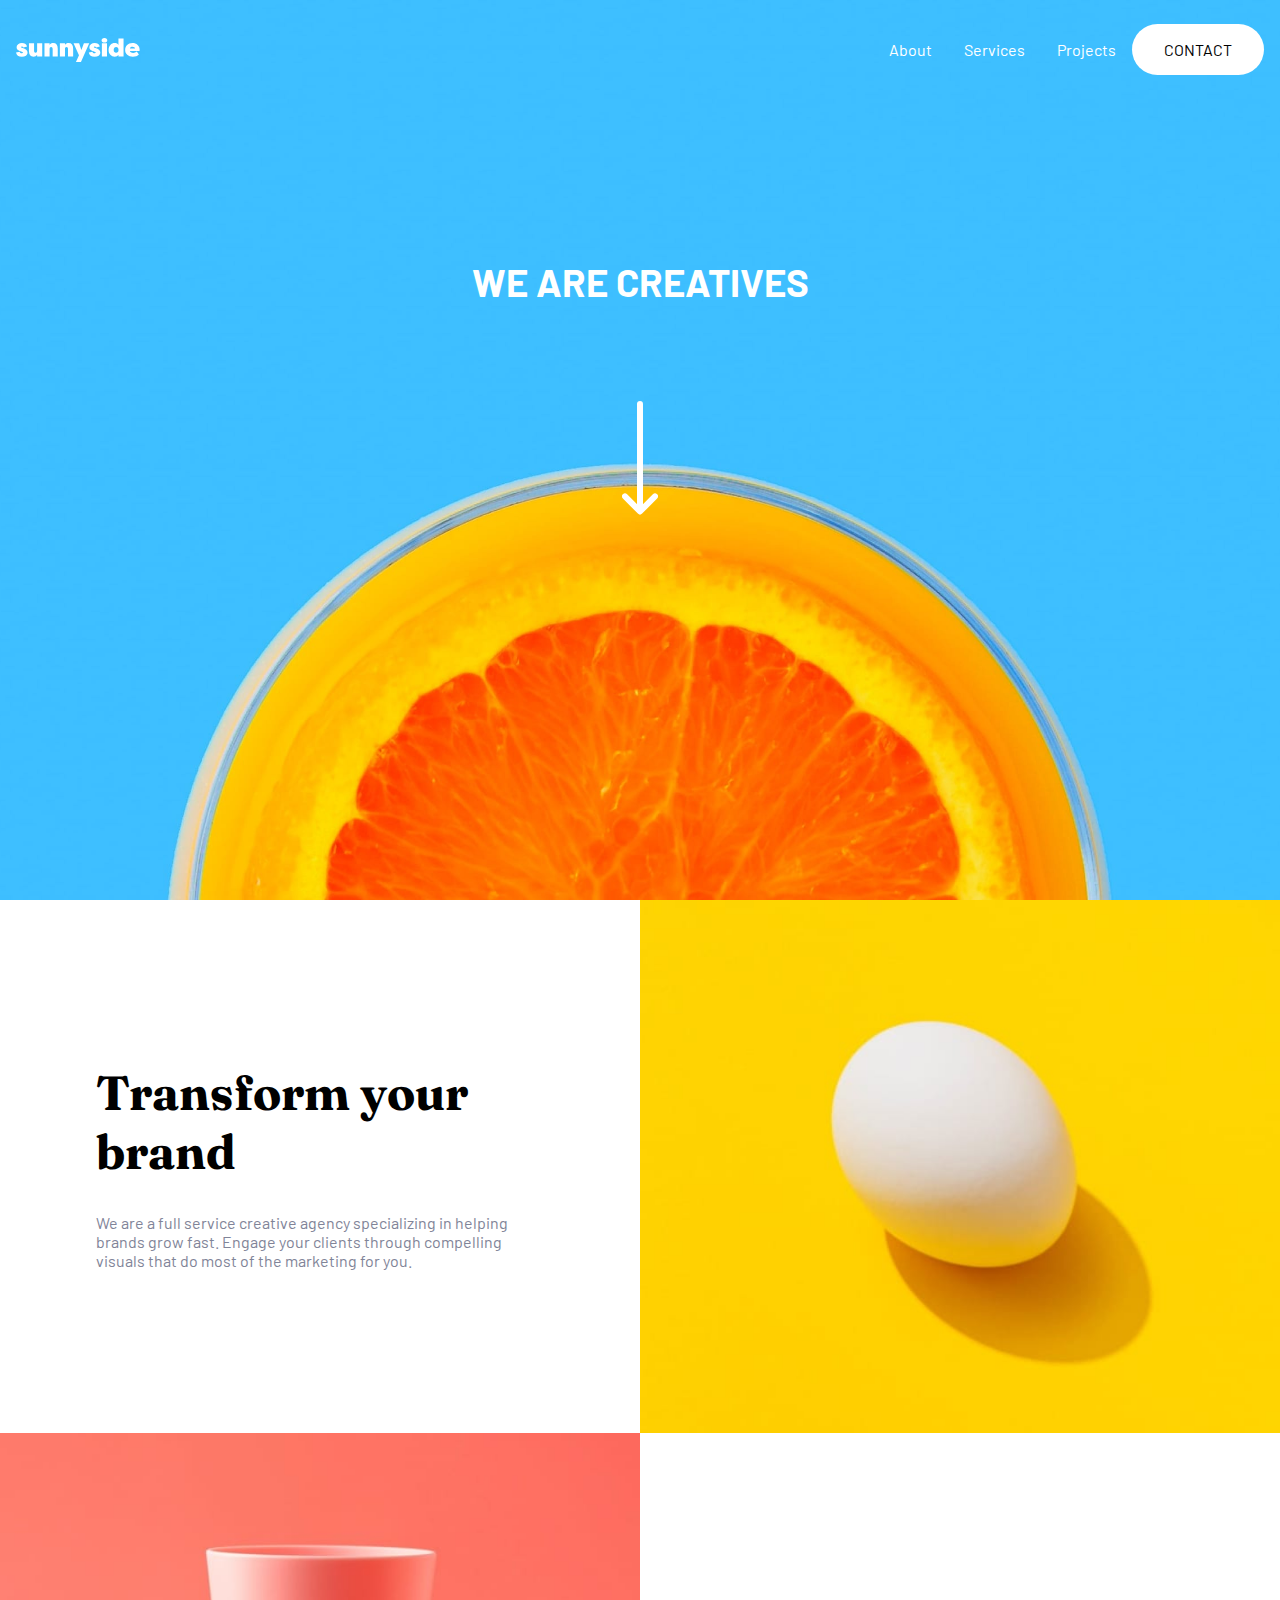
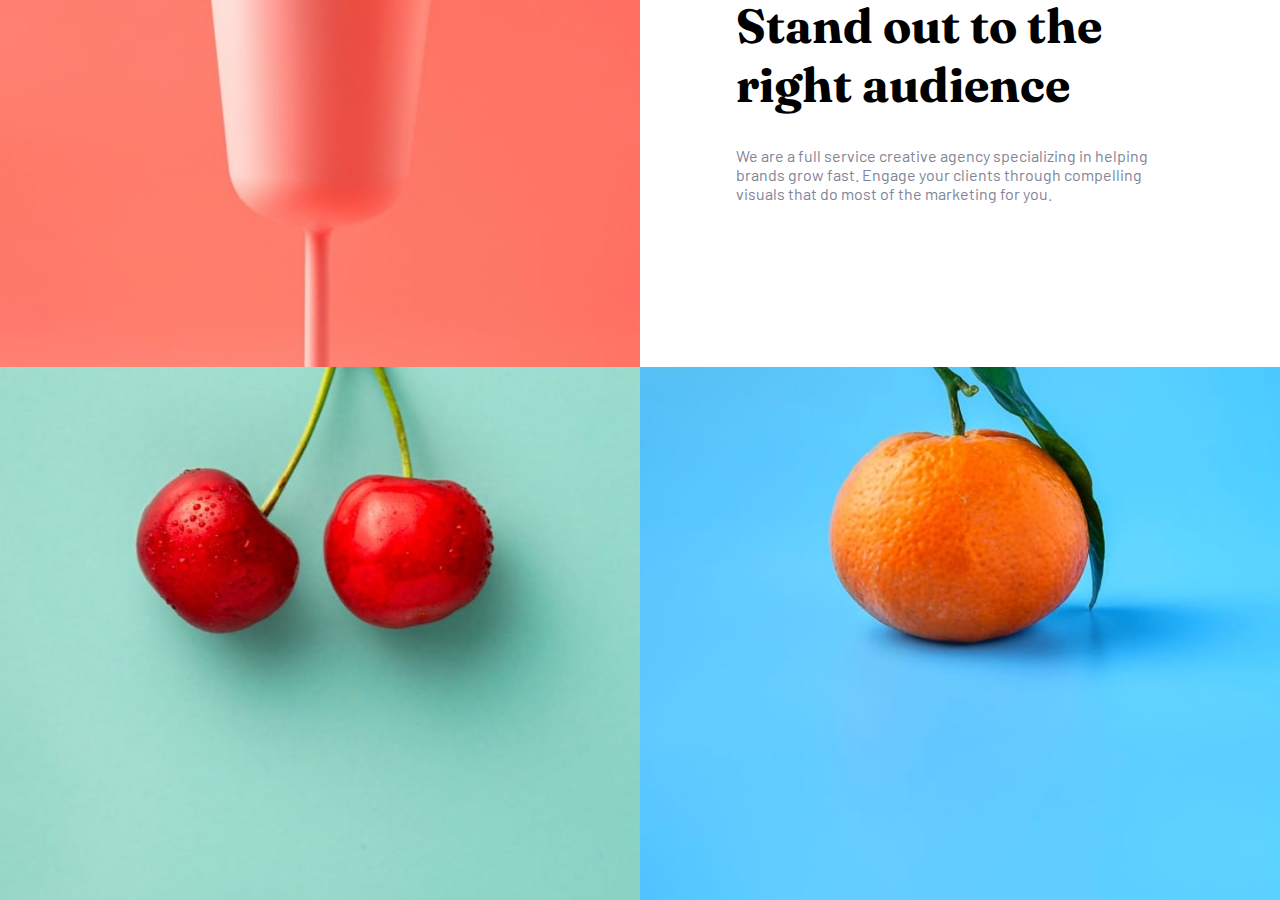
==== SUNNY SIDE AGENCY LANDING PAGE/index.html @ 15d21a3a "Sunny Side Agency Landing Page" ====
<!DOCTYPE html>
<html lang="en">
<head>
  <meta charset="UTF-8">
  <meta name="viewport" content="width=device-width, initial-scale=1.0"> <!-- displays site properly based on user's device -->

  <link rel="icon" type="image/png" sizes="32x32" href="./images/favicon-32x32.png">
  <link rel="stylesheet" href="styles.css">
  <title>Frontend Mentor | Sunnyside agency landing page</title>
</head>
<body>
  <div class="container">

    <div class="header">
      <div class="navbar">

        <img class="logo" src="images/logo.svg">
        <div class="navbar-items">
          <ul class="links">
            <li>About</li>
            <li>Services</li>
            <li>Projects</li>
          </ul>
          <a href="">CONTACT</a>
        </div>
        
      </div>
      <div class="heading_items">
        <h1 class="heading">WE ARE CREATIVES</h1>
  
        <img src="./images/icon-arrow-down.svg">
      </div>

    </div>
    
    <section class="container_section">

      <div class="text_square"><h1 class="section_title">Transform your brand</h1>
        <p class="section_description">We are a full service creative agency specializing in helping brands grow fast.
          Engage your clients through compelling visuals that do most of the marketing for you.
        </p>
      </div>


        <img src="./images/desktop/image-transform.jpg">

      
    </section>

    <section class="container_section">

      <div class="image_square">
        <img src="./images/desktop/image-stand-out.jpg">
      </div>

      <div class="text_square"><h1 class="section_title">Stand out to the right audience</h1>
        <p class="section_description">We are a full service creative agency specializing in helping brands grow fast.
          Engage your clients through compelling visuals that do most of the marketing for you.
        </p>
      </div>
    </section>
    <section class="container_section">
      <div>
        <img src="./images/desktop/image-graphic-design.jpg">
      </div>
      <div>
        <img src="./images/desktop/image-photography.jpg">
      </div>
      
    </section>

    <testimonials class="testimonials">

    </testimonials>

    <section class="images">

    </section>

    <footer class="footer"> 

    </footer>
    

  </div>
 
</body>
</html>
---- SUNNY SIDE AGENCY LANDING PAGE/styles.css ----
@import url("https://fonts.googleapis.com/css2?family=Barlow:wght@600&family=Fraunces:wght@700;900&display=swap");

:root {
  --soft-red: hsl(7, 99%, 70%);
  --yellow: hsl(51, 100%, 49%);
  --dark-desaturated-cyan: hsl(167, 40%, 24%);
  --dark-blue: hsl(198, 62%, 26%);
  --dark-moderate-cyan: hsl(168, 34%, 41%);

  --very-dark-desaturated-blue: hsl(212, 27%, 19%);
  --very-dark-grayish-blue: hsl(213, 9%, 39%);
  --dark-grayish-blue: hsl(232, 10%, 55%);
  --grayish-blue: hsl(210, 4%, 67%);
  --white: hsl(0, 0%, 100%);
}

* {
  padding: 0;
  margin: 0;
  box-sizing: border-box;
  list-style: none;
}

body {
  font-family: "Barlow", sans-serif;
}

.container {
  height: 100vh;
}

.header {
  background-color: var(--soft-red);
  height: 100vh;
  background-image: url("./images/desktop/image-header.jpg");
  background-position: center bottom;
  background-size: cover;
}

.navbar {
  display: flex;
  padding: 1.5rem 1rem;
  justify-content: space-between;
  align-items: center;
}

.navbar-items {
  display: flex;
}
.navbar-items a:last-child {
  border-radius: 4rem;
  padding: 1rem 2rem;
  background-color: var(--white);
  text-decoration: none;
}

a:visited {
  color: black;
}

.heading_items {
  margin-top: 10rem;
  display: flex;
  flex-direction: column;
  align-items: center;
  gap: 6rem;
  color: var(--white);
  font-size: 1.2rem;
}
.links {
  display: flex;
  justify-content: space-between;
  align-items: center;
  gap: 2rem;

  width: 100%;
  color: var(--white);
  margin-right: 1rem;
}
.container_section {
  display: grid;
  grid-template-columns: 50% 50%;
}

.container_section img {
  object-fit: cover;
  display: block;
  width: 100%;
  height: 100%;
}

.text_square {
  display: flex;
  flex-direction: column;
  align-items: left;
  justify-content: center;
  gap: 2rem;
  padding: 6rem;
  background-color: var(--white);
}

.section_title {
  font-size: 3rem;
  font-family: "Fraunces", serif;
}

.section_description {
  color: var(--dark-grayish-blue);
}
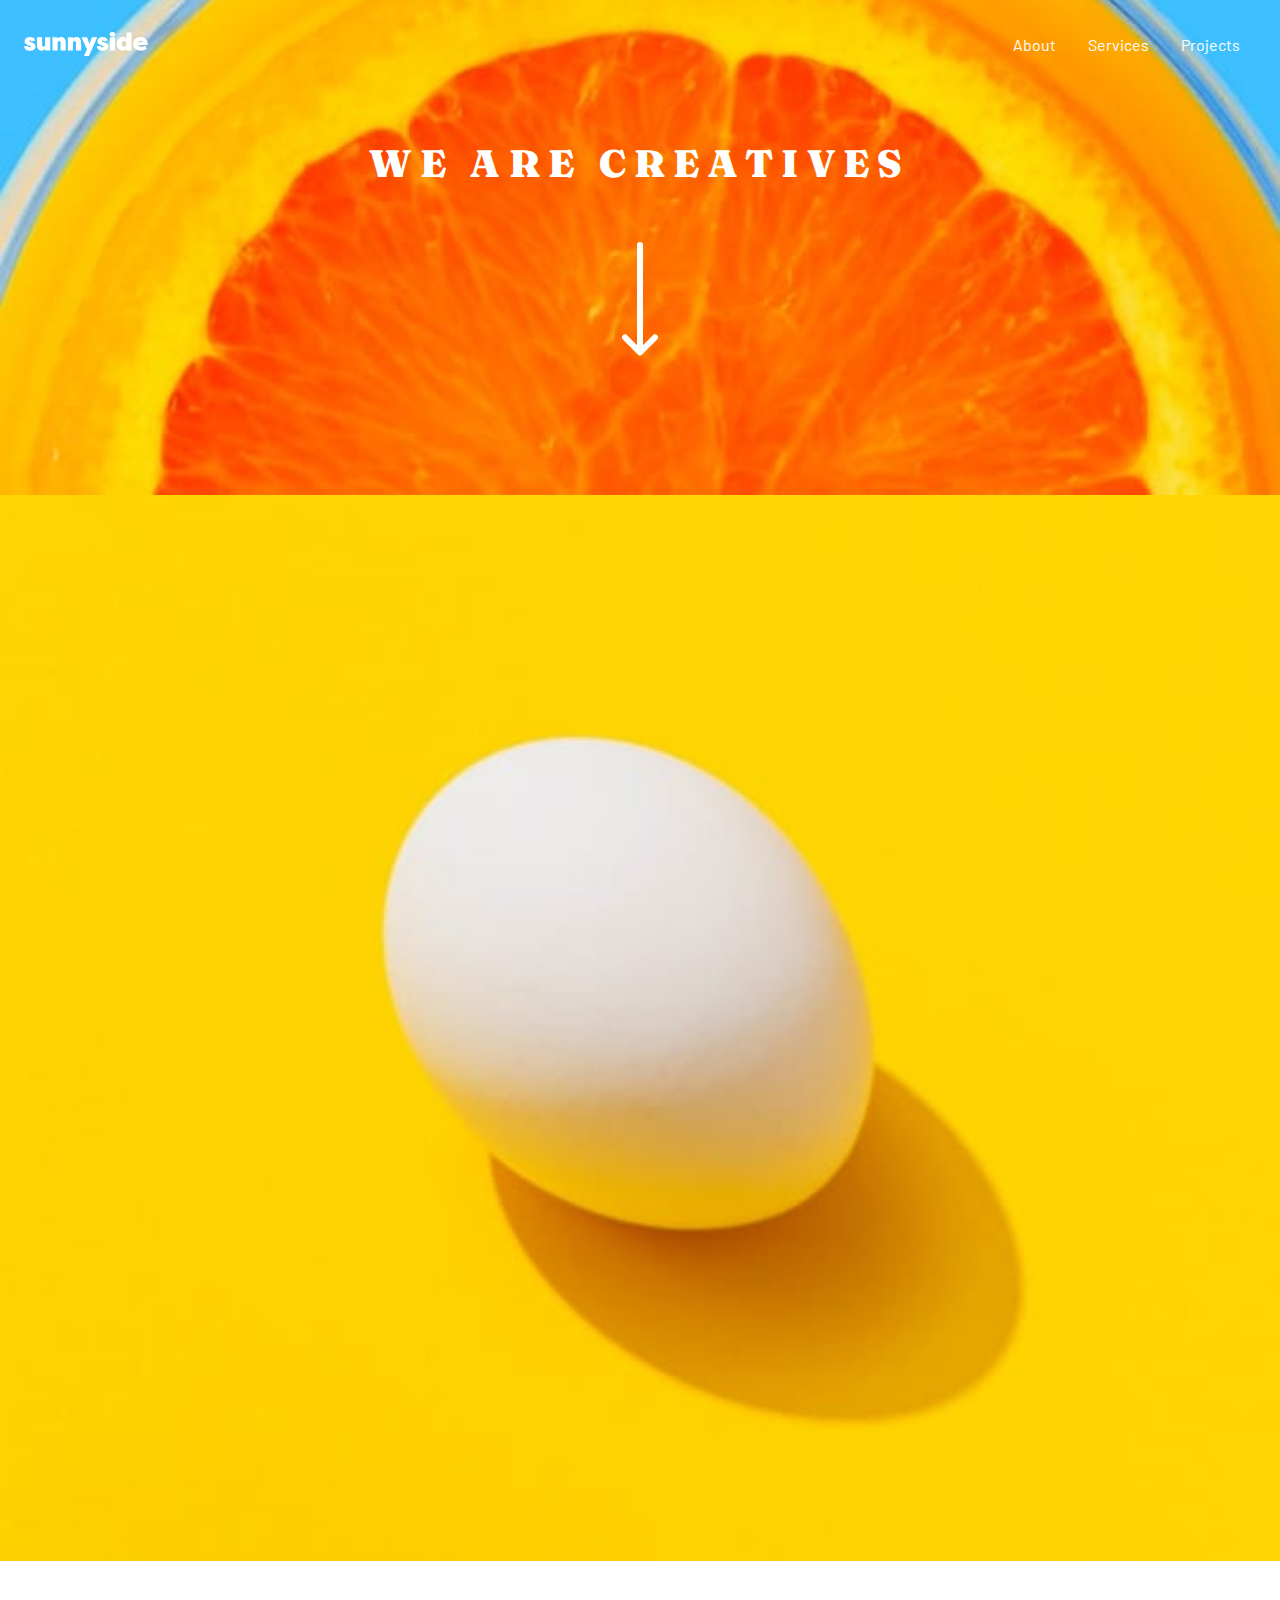
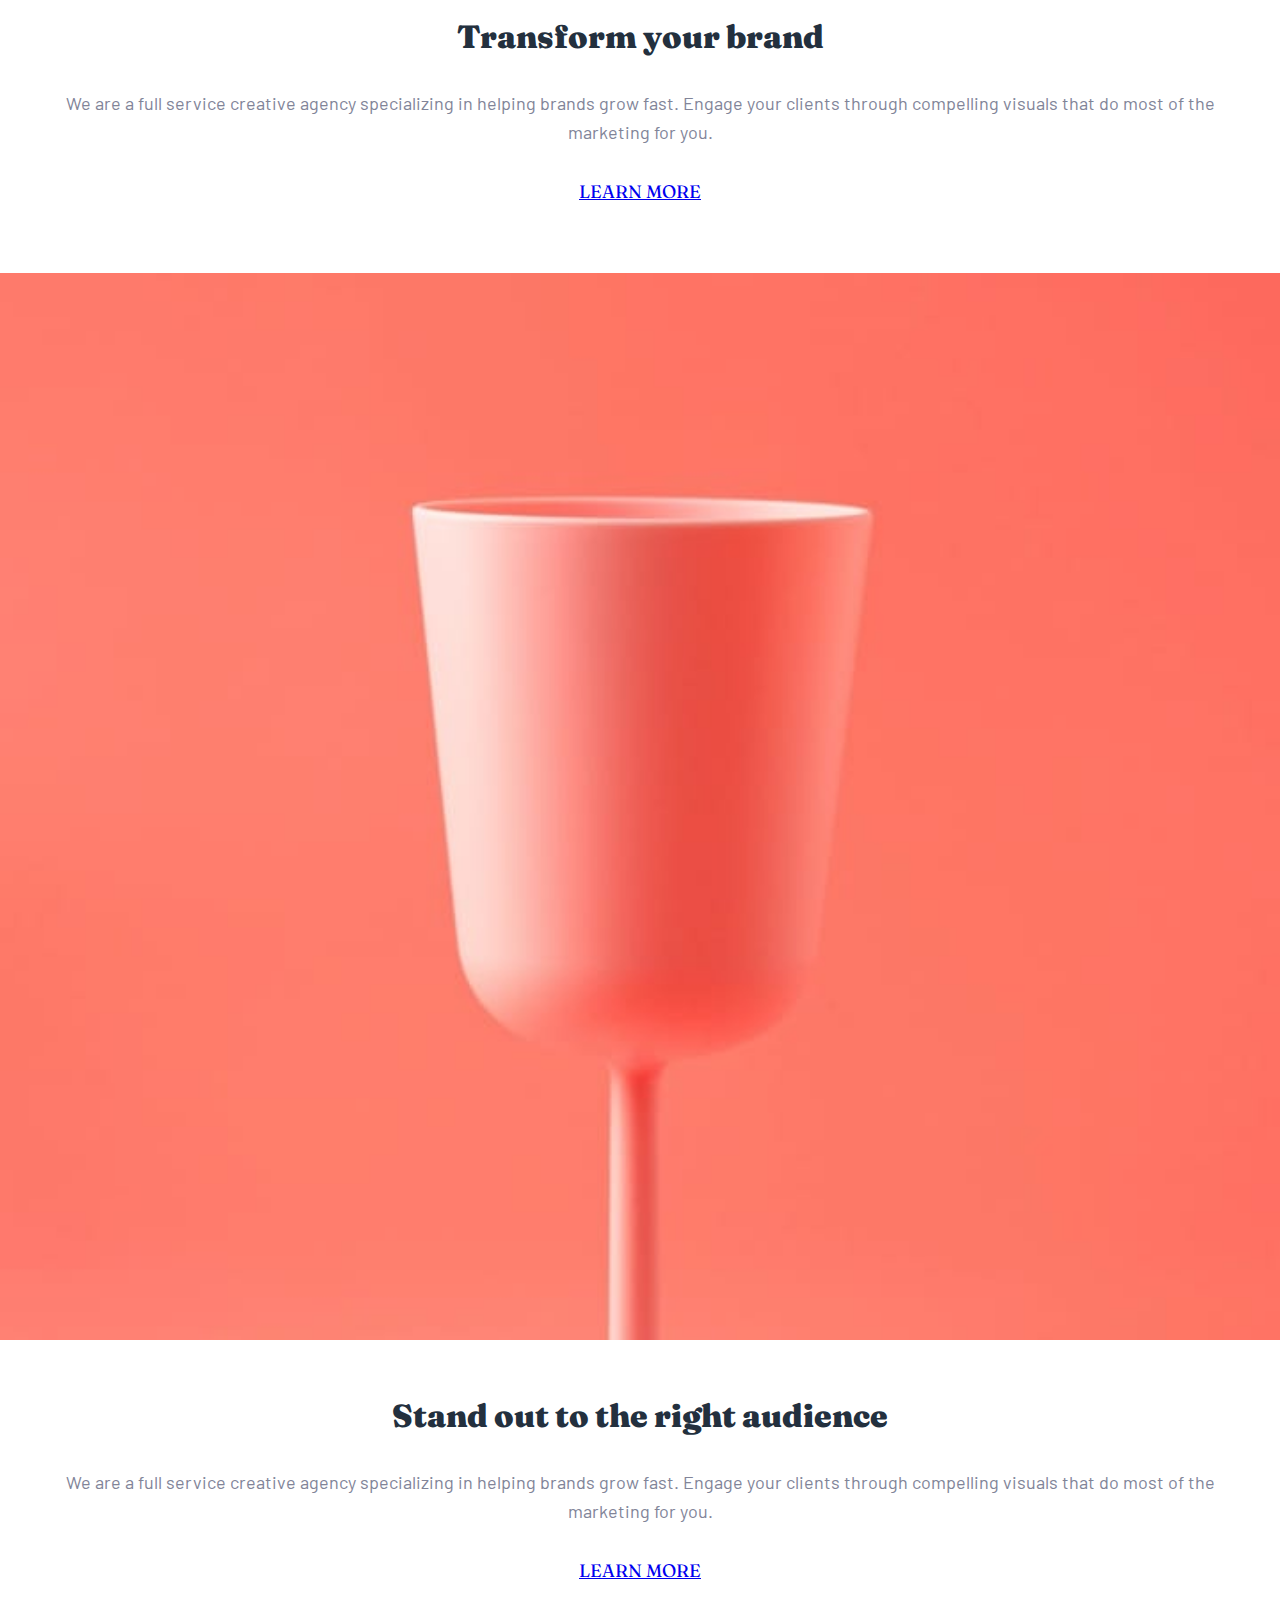
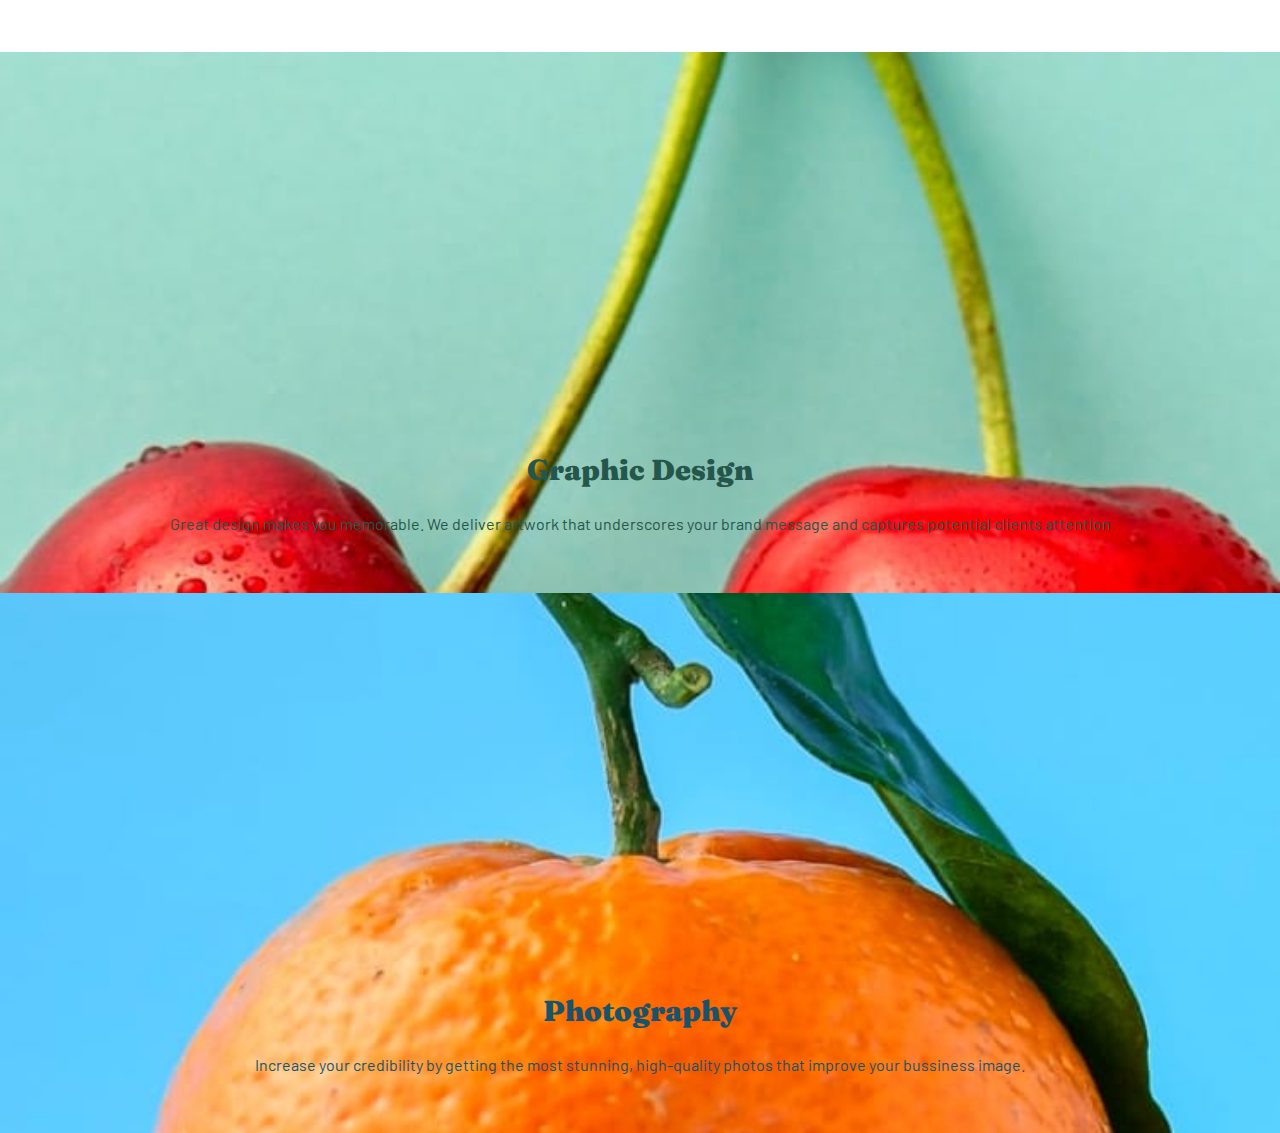
==== commit 81c86bcb: "Working on Mobile first Landing Page -> styled sections added" ====
--- a/SUNNY SIDE AGENCY LANDING PAGE/index.html
+++ b/SUNNY SIDE AGENCY LANDING PAGE/index.html
@@ -10,76 +10,70 @@
 </head>
 <body>
   <div class="container">
-
     <div class="header">
       <div class="navbar">
+        <img class="logo" src="images/logo.svg">
 
-        <img class="logo" src="images/logo.svg">
         <div class="navbar-items">
           <ul class="links">
             <li>About</li>
             <li>Services</li>
             <li>Projects</li>
           </ul>
-          <a href="">CONTACT</a>
         </div>
         
       </div>
       <div class="heading_items">
-        <h1 class="heading">WE ARE CREATIVES</h1>
+        <h1 class="heading_title">WE ARE CREATIVES</h1>
   
-        <img src="./images/icon-arrow-down.svg">
+        <img class="heading_arrow" src="./images/icon-arrow-down.svg">
       </div>
 
     </div>
-    
+    <!-- EGG AND TRANSFORM YOUR BRAND SECTION -->
     <section class="container_section">
+      <img class="section_image" src="./images/desktop/image-transform.jpg">
 
       <div class="text_square"><h1 class="section_title">Transform your brand</h1>
         <p class="section_description">We are a full service creative agency specializing in helping brands grow fast.
           Engage your clients through compelling visuals that do most of the marketing for you.
         </p>
+        <a href="#" class="section_link">LEARN MORE</a>
       </div>
 
-
-        <img src="./images/desktop/image-transform.jpg">
-
-      
     </section>
 
+    <!-- CUP AND STANDOUT SECTION -->
     <section class="container_section">
-
       <div class="image_square">
         <img src="./images/desktop/image-stand-out.jpg">
       </div>
 
-      <div class="text_square"><h1 class="section_title">Stand out to the right audience</h1>
+      <div class="text_square">
+        <h1 class="section_title">Stand out to the right audience</h1>
         <p class="section_description">We are a full service creative agency specializing in helping brands grow fast.
           Engage your clients through compelling visuals that do most of the marketing for you.
         </p>
-      </div>
-    </section>
-    <section class="container_section">
-      <div>
-        <img src="./images/desktop/image-graphic-design.jpg">
-      </div>
-      <div>
-        <img src="./images/desktop/image-photography.jpg">
+        <a href="#" class="section_link">LEARN MORE</a>
       </div>
       
     </section>
 
-    <testimonials class="testimonials">
 
-    </testimonials>
+  <!-- DESIGNG AND PHOTOGRAPHY SECTION -->
+  <div class="design_section">
+    <div class="design_section_items">
+      <h1>Graphic Design</h1>
+      <p>Great design makes you memorable. We deliver artwork that underscores your brand message and captures potential clients attention</p>
+    </div>
+  </div>
 
-    <section class="images">
-
-    </section>
-
-    <footer class="footer"> 
-
-    </footer>
+  <div class="photography_section">
+    <div class="photography_section_items">
+      <h1>Photography</h1>
+      <p>Increase your credibility by getting the most stunning, high-quality photos that improve your bussiness image.</p>
+    </div>
+  </div>
     
 
   </div>
--- a/SUNNY SIDE AGENCY LANDING PAGE/styles.css
+++ b/SUNNY SIDE AGENCY LANDING PAGE/styles.css
@@ -27,19 +27,20 @@
 
 .container {
   height: 100vh;
+  max-width: 100%;
 }
 
 .header {
   background-color: var(--soft-red);
-  height: 100vh;
-  background-image: url("./images/desktop/image-header.jpg");
-  background-position: center bottom;
+  background-image: url("./images/mobile/image-header.jpg");
+  background-position: bottom right, right bottom;
   background-size: cover;
+  padding-bottom: 5.5rem;
 }
 
 .navbar {
   display: flex;
-  padding: 1.5rem 1rem;
+  padding: 2rem 1.5rem;
   justify-content: space-between;
   align-items: center;
 }
@@ -59,27 +60,34 @@
 }
 
 .heading_items {
-  margin-top: 10rem;
   display: flex;
   flex-direction: column;
   align-items: center;
-  gap: 6rem;
+  gap: 3.4rem;
   color: var(--white);
   font-size: 1.2rem;
+}
+
+.heading_title {
+  margin-top: 3.2rem;
+  font-family: "Fraunces", serif;
+  font-weight: 900;
+  font-size: 2.4rem;
+  text-align: center;
+  letter-spacing: 0.52rem;
+}
+
+.heading_arrow {
+  margin-bottom: 3.2rem;
 }
 .links {
   display: flex;
   justify-content: space-between;
   align-items: center;
   gap: 2rem;
-
   width: 100%;
   color: var(--white);
   margin-right: 1rem;
-}
-.container_section {
-  display: grid;
-  grid-template-columns: 50% 50%;
 }
 
 .container_section img {
@@ -92,18 +100,85 @@
 .text_square {
   display: flex;
   flex-direction: column;
-  align-items: left;
+  align-items: center;
   justify-content: center;
-  gap: 2rem;
-  padding: 6rem;
+  font-size: 18px;
+  padding: 1.5rem;
+  line-height: 1.6rem;
   background-color: var(--white);
 }
-
 .section_title {
-  font-size: 3rem;
+  font-size: 2rem;
+  font-weight: 900;
   font-family: "Fraunces", serif;
+  text-align: center;
+  line-height: 2.5rem;
+  margin: 2rem 1rem 2rem 1rem;
+  color: var(--very-dark-desaturated-blue);
 }
 
 .section_description {
   color: var(--dark-grayish-blue);
+  text-align: center;
+  line-height: 1.8rem;
+  margin-bottom: 2rem;
 }
+
+.section_link {
+  font-family: "Fraunces", serif;
+  margin-bottom: 2.8rem;
+}
+
+.design_section {
+  background-image: url("./images/mobile/image-graphic-design.jpg");
+  background-size: cover;
+}
+
+.design_section_items {
+  display: flex;
+  flex-direction: column;
+  gap: 1.5rem;
+  padding-top: 25rem;
+  text-align: center;
+}
+
+.design_section_items h1 {
+  font-family: "Fraunces", serif;
+  font-weight: 900;
+  color: var(--dark-desaturated-cyan);
+  font-size: 1.8rem;
+  padding: 0rem 2rem;
+}
+.design_section_items > p {
+  font-size: 1rem;
+  line-height: 1.6rem;
+  color: var(--dark-desaturated-cyan);
+  padding: 0rem 1rem 3.5rem;
+}
+
+.photography_section_items {
+  display: flex;
+  flex-direction: column;
+  gap: 1.5rem;
+  padding-top: 25rem;
+  text-align: center;
+}
+
+.photography_section {
+  background-image: url("./images/mobile/image-photography.jpg");
+  background-size: cover;
+}
+
+.photography_section_items h1 {
+  font-family: "Fraunces", serif;
+  font-weight: 900;
+  color: var(--dark-blue);
+  font-size: 1.8rem;
+  padding: 0rem 2rem;
+}
+.photography_section_items > p {
+  font-size: 1rem;
+  line-height: 1.6rem;
+  color: var(--dark-blue);
+  padding: 0rem 1rem 3.5rem;
+}
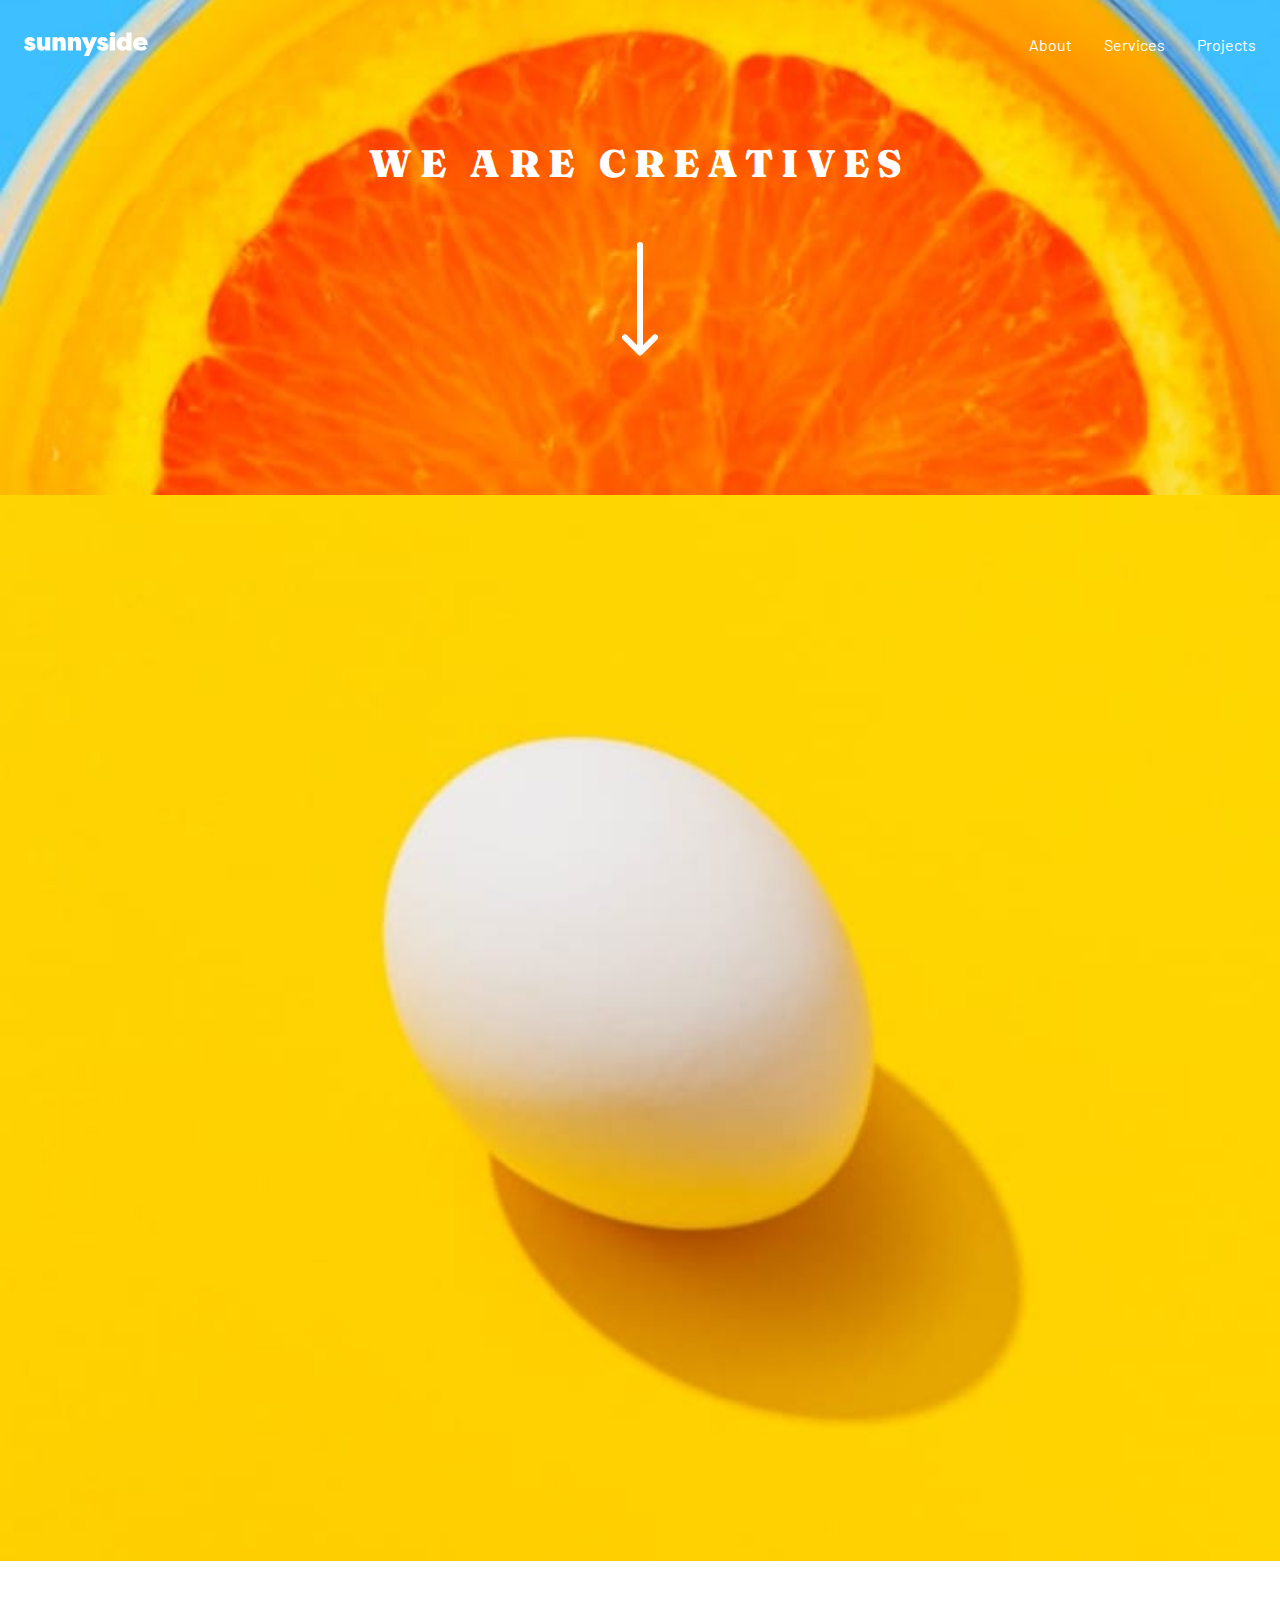
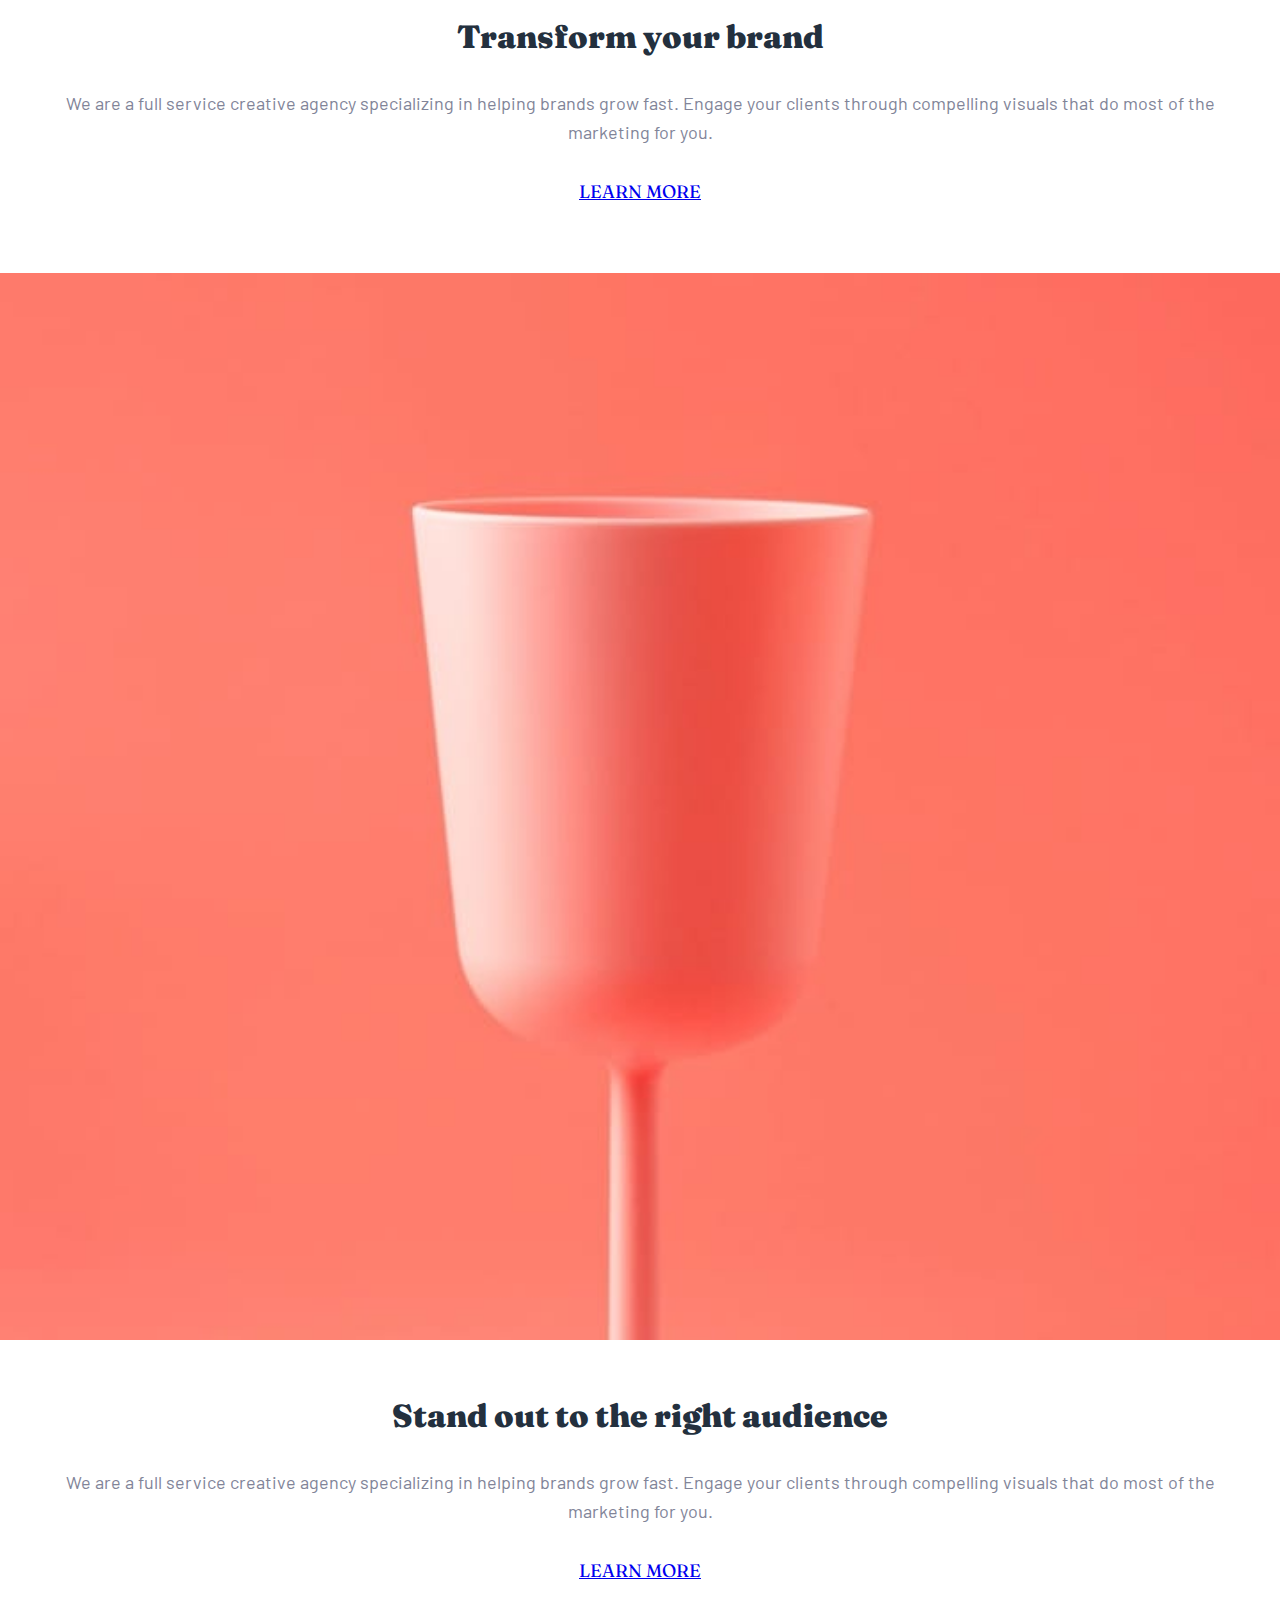
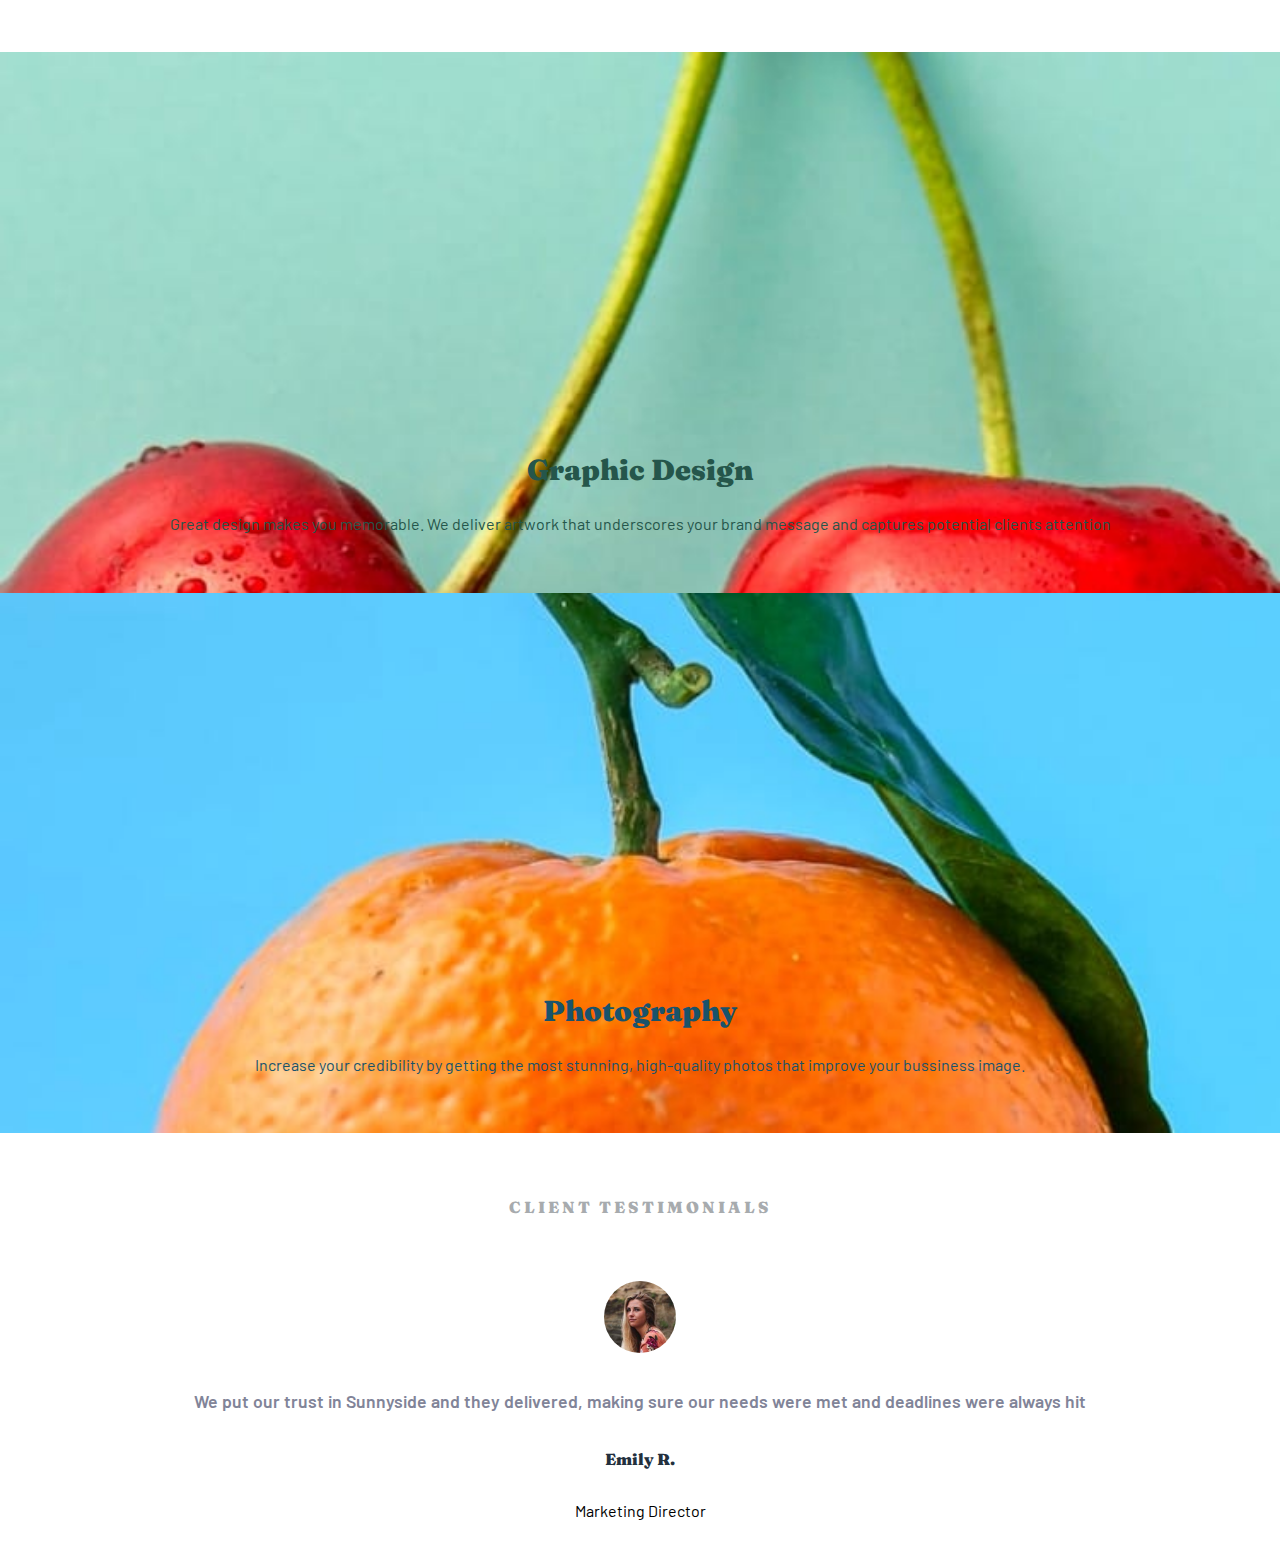
==== commit 5968ab46: "Client Testimonials Added" ====
--- a/SUNNY SIDE AGENCY LANDING PAGE/index.html
+++ b/SUNNY SIDE AGENCY LANDING PAGE/index.html
@@ -74,6 +74,17 @@
       <p>Increase your credibility by getting the most stunning, high-quality photos that improve your bussiness image.</p>
     </div>
   </div>
+
+  <!-- CLIENT TESTIMONIALS SECTION -->
+  <div class="client__testimonials">
+    <div class="client__card">
+      <h2 class="client_testimonials_title">client testimonials</h2>
+      <img src="./images/image-emily.jpg">
+      <p>We put our trust in Sunnyside and they delivered, making sure our needs were met and deadlines were always hit</p>
+      <h2>Emily R.</h2>
+      <span>Marketing Director</span>
+    </div>
+  </div>
     
 
   </div>
--- a/SUNNY SIDE AGENCY LANDING PAGE/styles.css
+++ b/SUNNY SIDE AGENCY LANDING PAGE/styles.css
@@ -87,7 +87,6 @@
   gap: 2rem;
   width: 100%;
   color: var(--white);
-  margin-right: 1rem;
 }
 
 .container_section img {
@@ -182,3 +181,44 @@
   color: var(--dark-blue);
   padding: 0rem 1rem 3.5rem;
 }
+
+.client__testimonials {
+  background-color: var(--white);
+}
+
+.client__card {
+  display: flex;
+  flex-direction: column;
+  justify-content: center;
+  align-items: center;
+  padding: 2rem;
+}
+.client__card h2 {
+  font-family: "Fraunces", sans-serif;
+  text-transform: uppercase;
+  font-size: 1rem;
+  letter-spacing: 0.2rem;
+  margin: 2rem 0rem;
+  color: var(--grayish-blue);
+  font-weight: 900;
+}
+.client__card img {
+  border-radius: 50%;
+  max-width: 4.5rem;
+  margin: 2rem 0rem;
+}
+
+.client__card p {
+  color: var(--dark-grayish-blue);
+  font-size: 1.1rem;
+  line-height: 2rem;
+  text-align: center;
+  font-weight: 600;
+}
+
+.client__card h2:nth-of-type(2) {
+  color: var(--very-dark-desaturated-blue);
+  letter-spacing: 0;
+  text-transform: none;
+  font-weight: 900;
+}
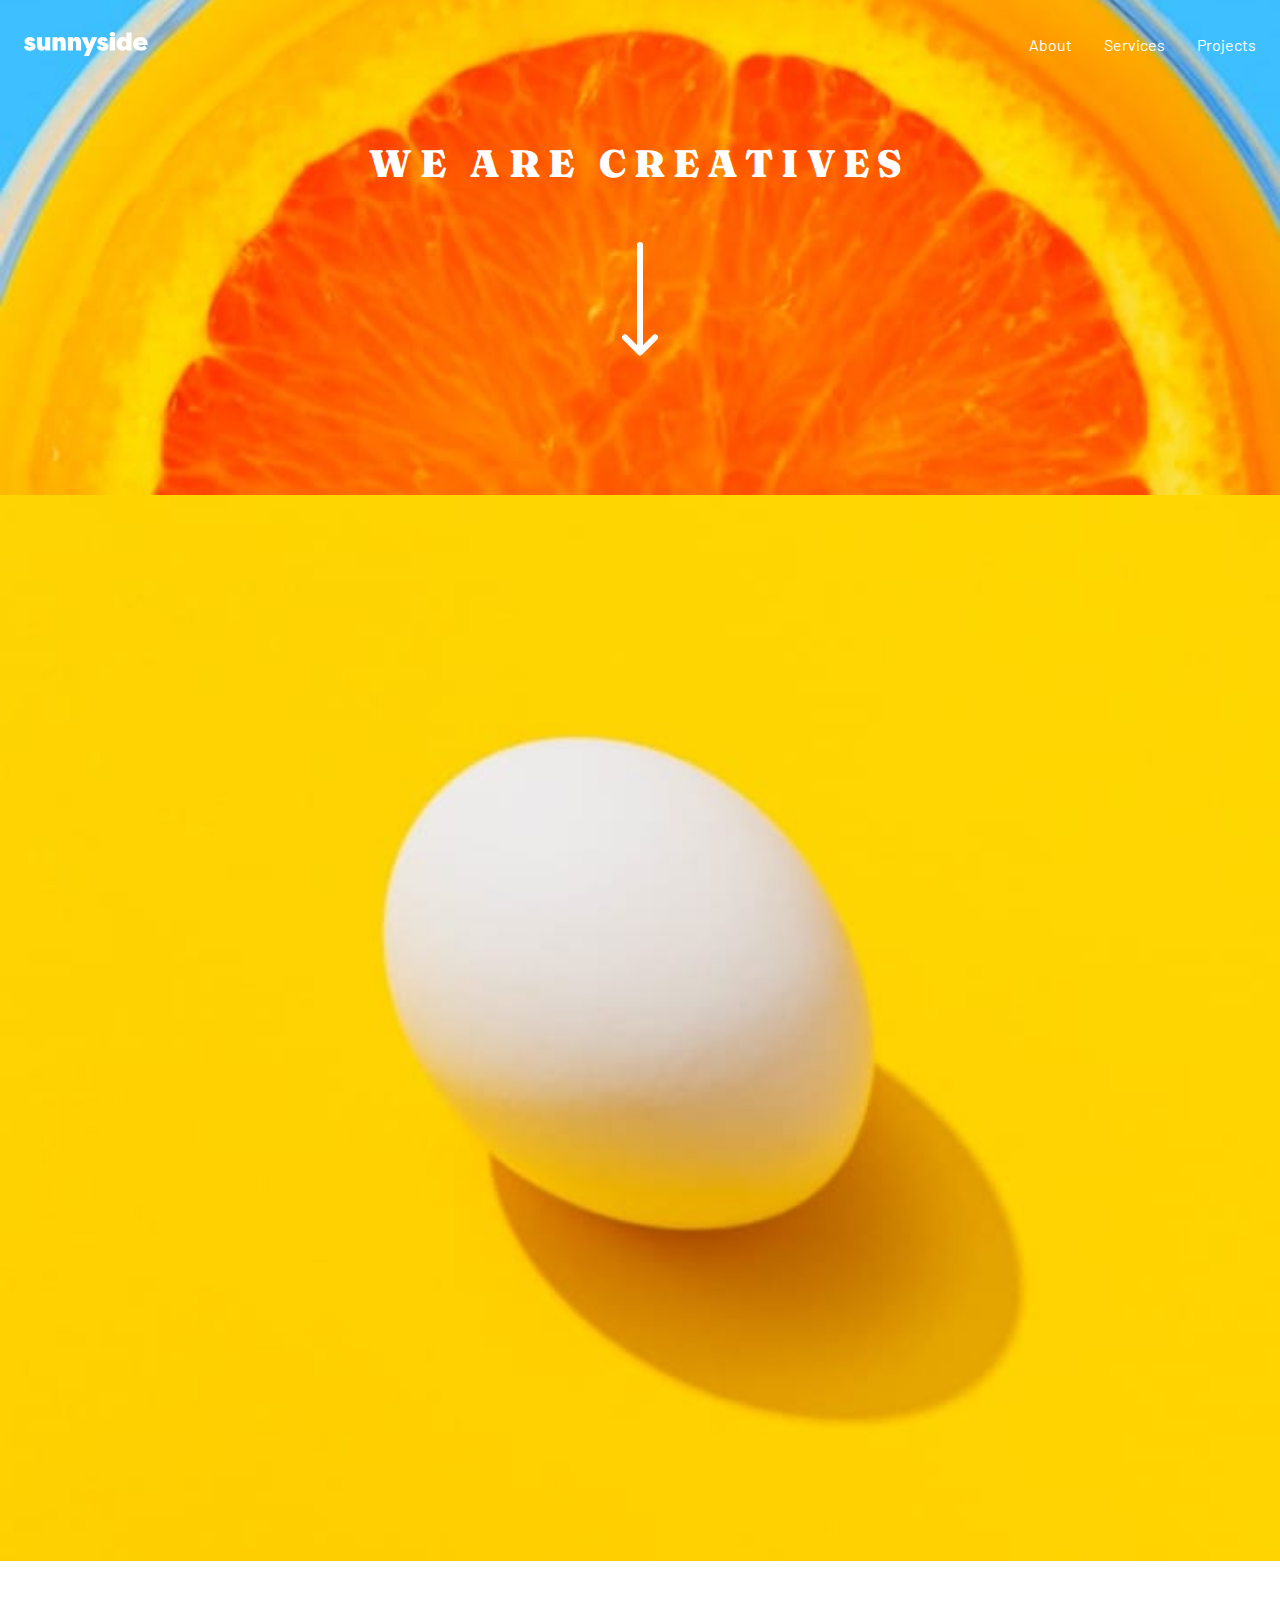
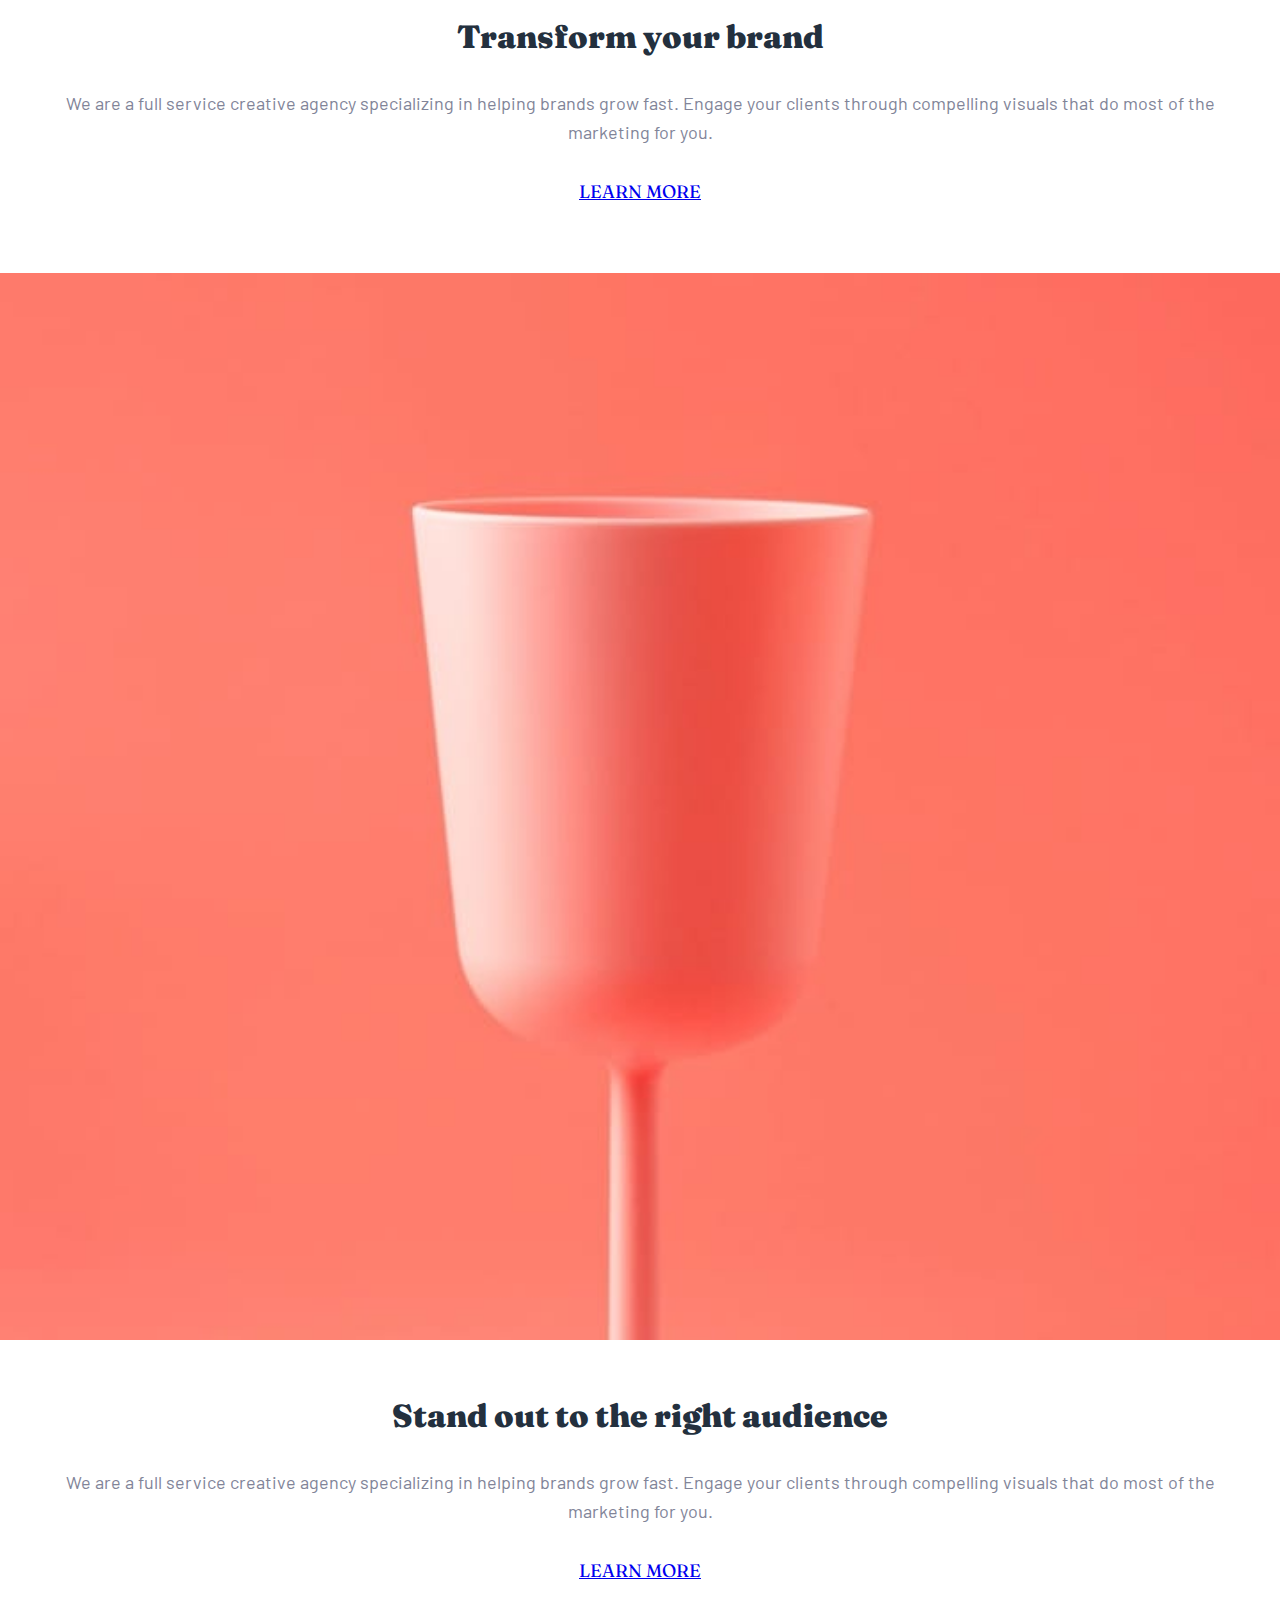
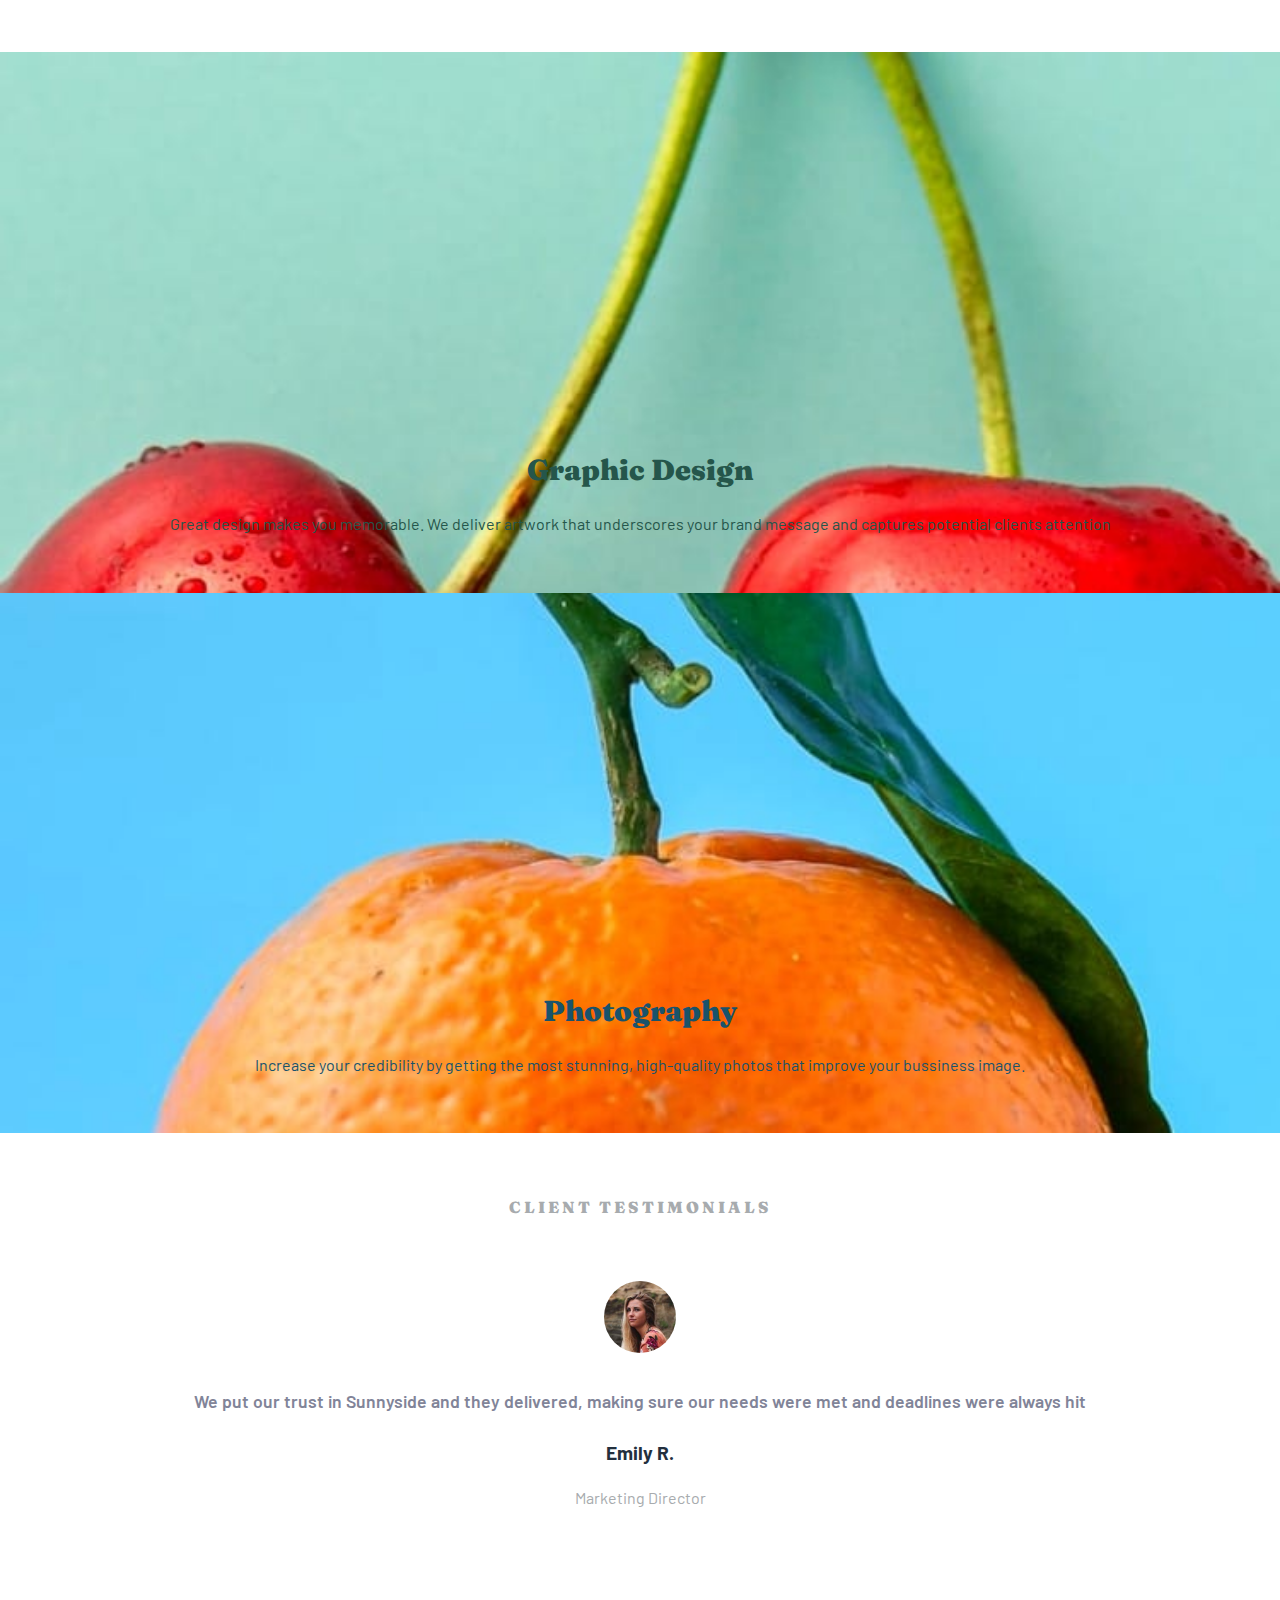
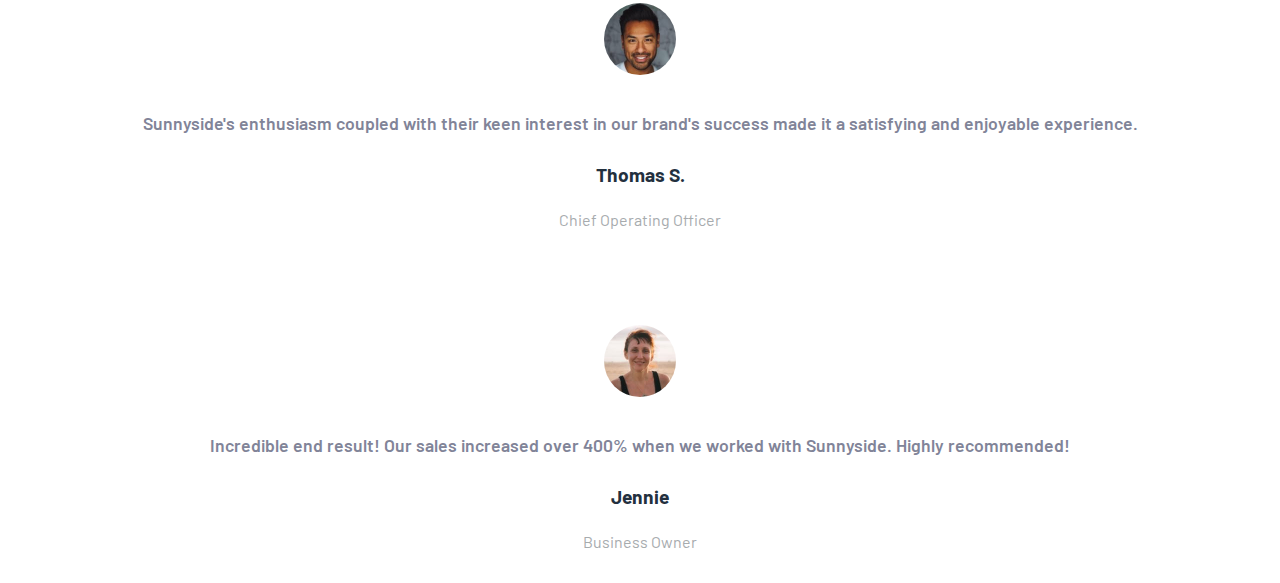
==== commit 5dc54449: "Client Testimonials Section improved" ====
--- a/SUNNY SIDE AGENCY LANDING PAGE/index.html
+++ b/SUNNY SIDE AGENCY LANDING PAGE/index.html
@@ -81,12 +81,27 @@
       <h2 class="client_testimonials_title">client testimonials</h2>
       <img src="./images/image-emily.jpg">
       <p>We put our trust in Sunnyside and they delivered, making sure our needs were met and deadlines were always hit</p>
-      <h2>Emily R.</h2>
+      <h2 class="client__card__name">Emily R.</h2>
       <span>Marketing Director</span>
     </div>
   </div>
+  <div class="client__testimonials">
+    <div class="client__card">
+      <img src="./images/image-thomas.jpg">
+      <p>Sunnyside's enthusiasm coupled with their keen interest in our brand's success made it a satisfying and enjoyable experience.</p>
+      <h2 class="client__card__name">Thomas S.</h2>
+      <span>Chief Operating Officer</span>
+    </div>
+  </div>
+  <div class="client__testimonials">
+    <div class="client__card">
+      <img src="./images/image-jennie.jpg">
+      <p>Incredible end result! Our sales increased over 400% when we worked with Sunnyside. Highly recommended!</p>
+      <h2 class="client__card__name">Jennie</h2>
+      <span>Business Owner</span>
+    </div>
+  </div>
     
-
   </div>
  
 </body>
--- a/SUNNY SIDE AGENCY LANDING PAGE/styles.css
+++ b/SUNNY SIDE AGENCY LANDING PAGE/styles.css
@@ -193,7 +193,7 @@
   align-items: center;
   padding: 2rem;
 }
-.client__card h2 {
+.client_testimonials_title {
   font-family: "Fraunces", sans-serif;
   text-transform: uppercase;
   font-size: 1rem;
@@ -216,9 +216,13 @@
   font-weight: 600;
 }
 
-.client__card h2:nth-of-type(2) {
+.client__card__name {
   color: var(--very-dark-desaturated-blue);
   letter-spacing: 0;
   text-transform: none;
-  font-weight: 900;
-}
+  font-size: 1.2rem;
+  margin: 1.5rem;
+}
+.client__card span {
+  color: var(--grayish-blue);
+}
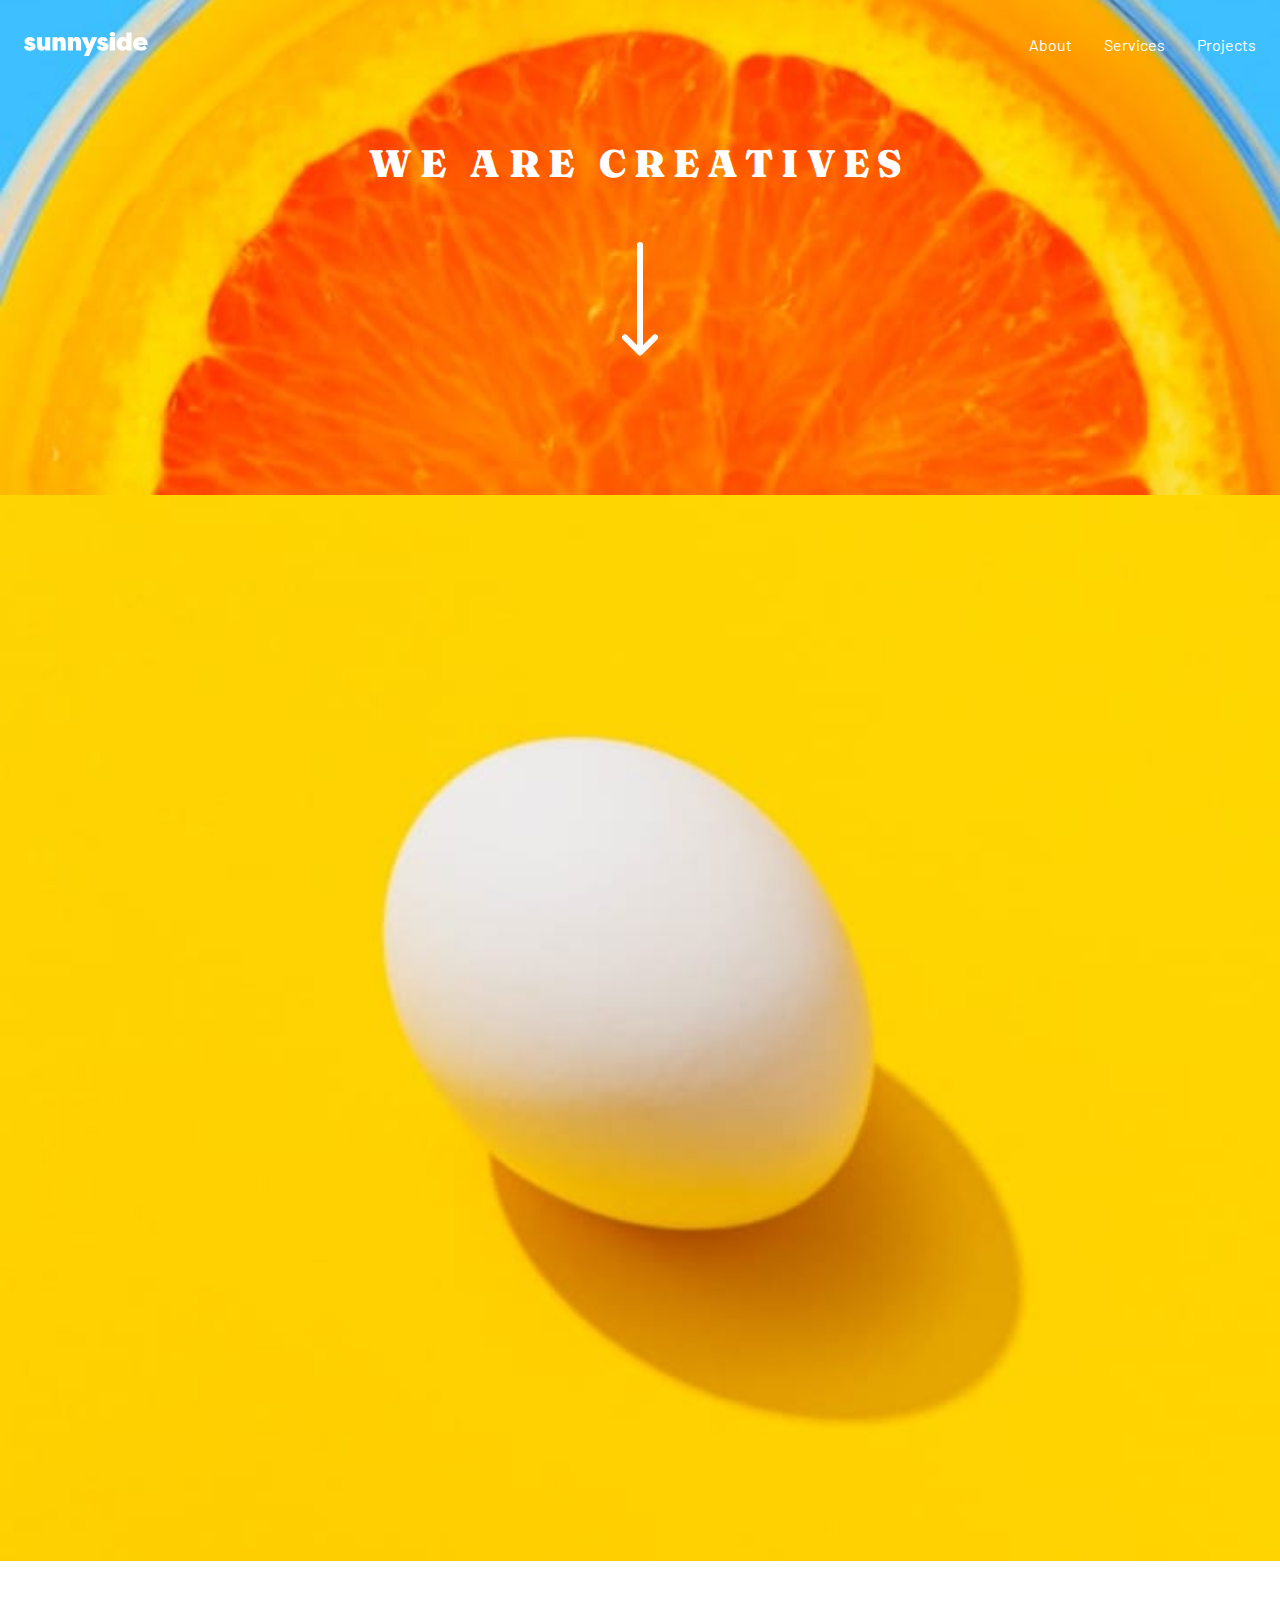
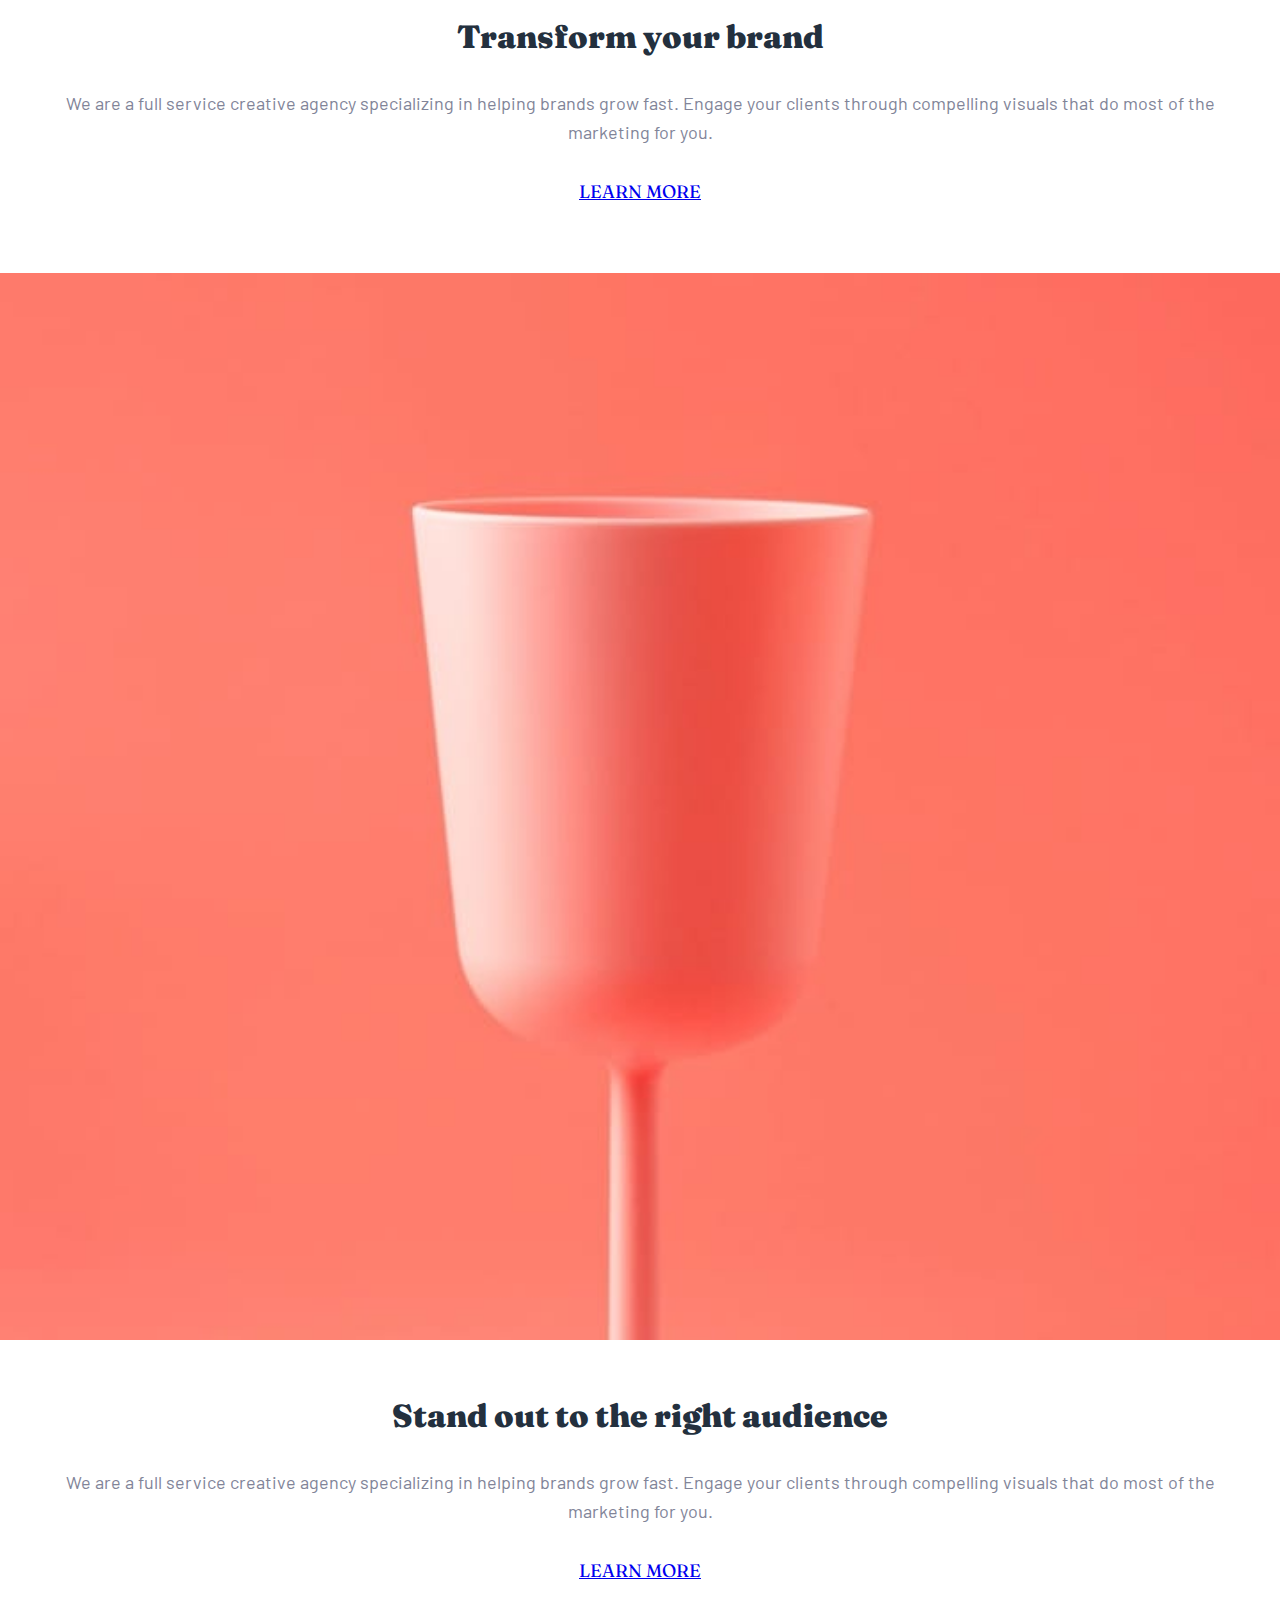
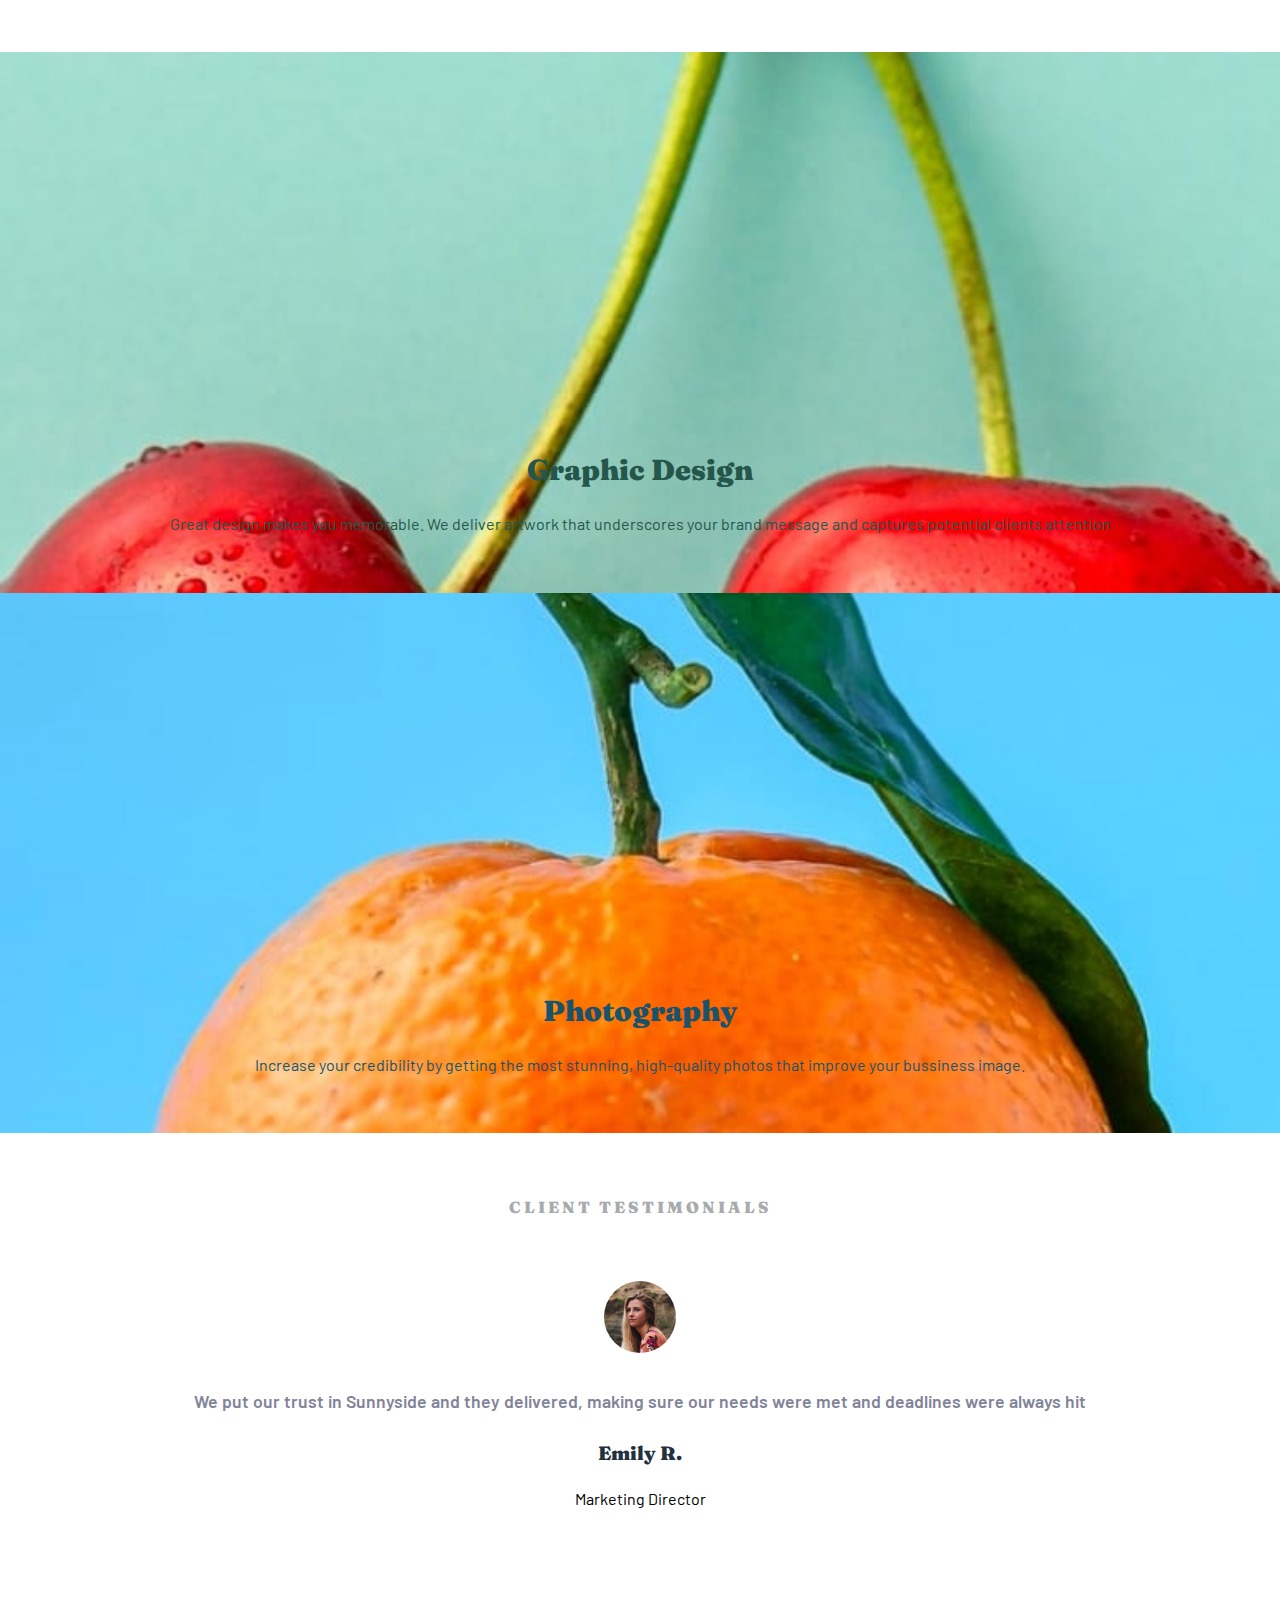
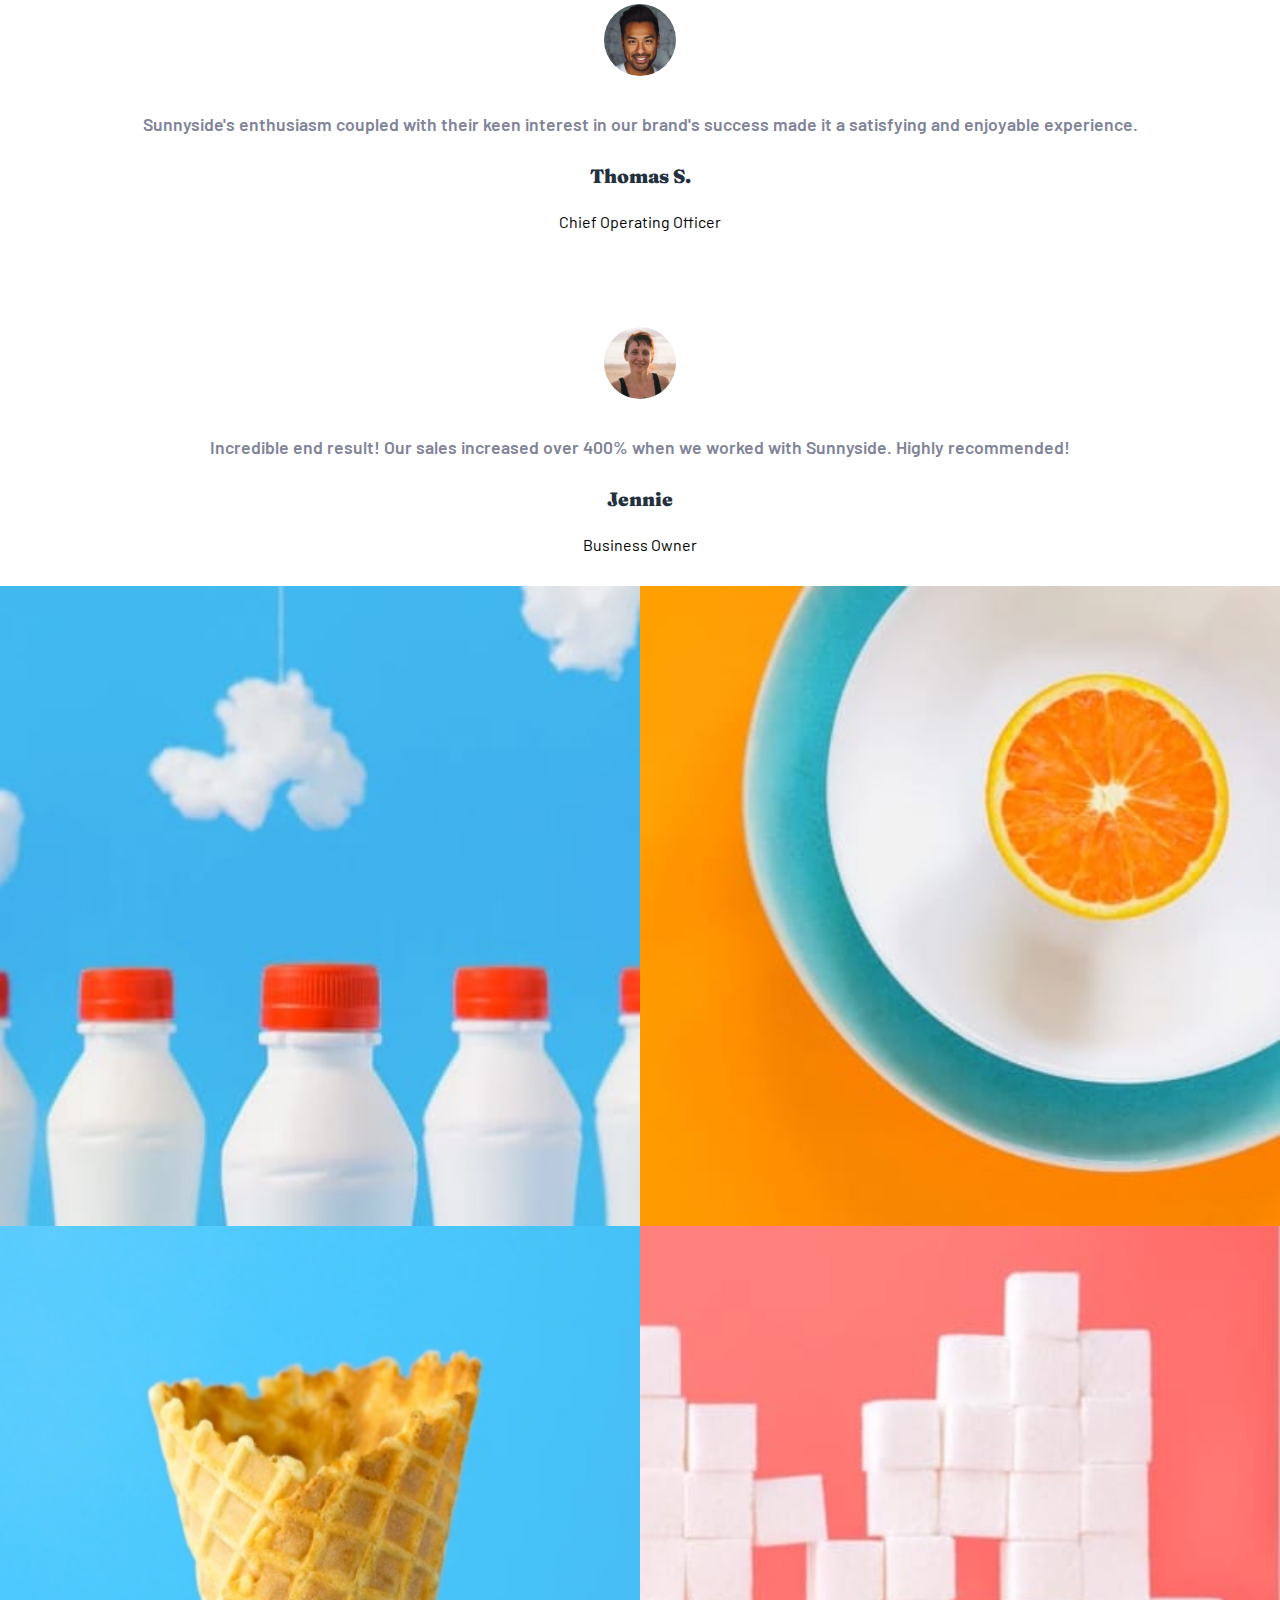
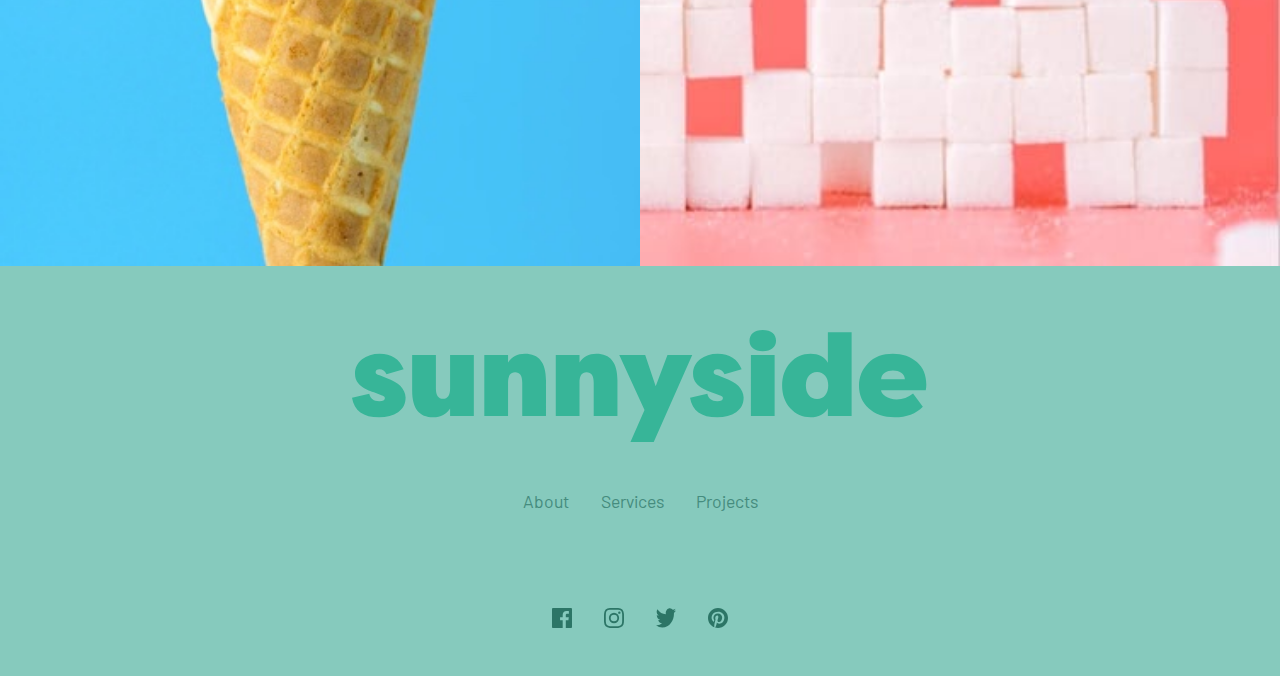
==== commit 067d9f65: "Sunniside Agency Mobile version finished" ====
--- a/SUNNY SIDE AGENCY LANDING PAGE/index.html
+++ b/SUNNY SIDE AGENCY LANDING PAGE/index.html
@@ -10,6 +10,8 @@
 </head>
 <body>
   <div class="container">
+
+    <!-- HEADER SECTION -->
     <div class="header">
       <div class="navbar">
         <img class="logo" src="images/logo.svg">
@@ -81,7 +83,7 @@
       <h2 class="client_testimonials_title">client testimonials</h2>
       <img src="./images/image-emily.jpg">
       <p>We put our trust in Sunnyside and they delivered, making sure our needs were met and deadlines were always hit</p>
-      <h2 class="client__card__name">Emily R.</h2>
+      <span class="client__card__name">Emily R.</span>
       <span>Marketing Director</span>
     </div>
   </div>
@@ -89,7 +91,7 @@
     <div class="client__card">
       <img src="./images/image-thomas.jpg">
       <p>Sunnyside's enthusiasm coupled with their keen interest in our brand's success made it a satisfying and enjoyable experience.</p>
-      <h2 class="client__card__name">Thomas S.</h2>
+      <span class="client__card__name">Thomas S.</span>
       <span>Chief Operating Officer</span>
     </div>
   </div>
@@ -97,10 +99,37 @@
     <div class="client__card">
       <img src="./images/image-jennie.jpg">
       <p>Incredible end result! Our sales increased over 400% when we worked with Sunnyside. Highly recommended!</p>
-      <h2 class="client__card__name">Jennie</h2>
+      <span class="client__card__name">Jennie</span>
       <span>Business Owner</span>
     </div>
   </div>
+
+    <!-- FOUR IMAGE SECTION -->
+    <div class="four__image__section">
+      <img src="./images/mobile/image-gallery-milkbottles.jpg">
+      <img src="./images/mobile/image-gallery-orange.jpg">
+      <img src="./images/mobile/image-gallery-cone.jpg">
+      <img src="./images/mobile/image-gallery-sugar-cubes.jpg">
+    </div>
+
+    <!-- FOOTER -->
+    <footer>
+      <img class="footer__image" src="./images/logo.svg" width="40" height="40">
+
+        <ul class="footer__links">
+          <li>About</li>
+          <li>Services</li>
+          <li>Projects</li>
+        </ul>
+
+        <div class="social__media__icons">
+          <img src="./images/icon-facebook.svg">
+          <img src="./images/icon-instagram.svg">
+          <img src="./images/icon-twitter.svg">
+          <img src="./images/icon-pinterest.svg">
+        </div>
+
+    </footer>
     
   </div>
  
--- a/SUNNY SIDE AGENCY LANDING PAGE/styles.css
+++ b/SUNNY SIDE AGENCY LANDING PAGE/styles.css
@@ -3,9 +3,9 @@
 :root {
   --soft-red: hsl(7, 99%, 70%);
   --yellow: hsl(51, 100%, 49%);
-  --dark-desaturated-cyan: hsl(167, 40%, 24%);
+  --dark-desaturated-cyan: #25564b;
   --dark-blue: hsl(198, 62%, 26%);
-  --dark-moderate-cyan: hsl(168, 34%, 41%);
+  --dark-moderate-cyan: #458c7e;
 
   --very-dark-desaturated-blue: hsl(212, 27%, 19%);
   --very-dark-grayish-blue: hsl(213, 9%, 39%);
@@ -222,7 +222,44 @@
   text-transform: none;
   font-size: 1.2rem;
   margin: 1.5rem;
-}
-.client__card span {
-  color: var(--grayish-blue);
-}
+  font-family: "Fraunces", serif;
+  font-weight: 900;
+}
+
+.four__image__section {
+  display: flex;
+  flex-wrap: wrap;
+}
+.four__image__section > img {
+  width: 50%;
+}
+
+footer {
+  background-color: #86cabd;
+  display: flex;
+  flex-direction: column;
+  justify-content: center;
+  align-items: center;
+}
+
+.footer__image {
+  margin-top: 4rem;
+  width: 45%;
+  height: auto;
+  filter: invert(37%) sepia(13%) saturate(1890%) hue-rotate(116deg)
+    brightness(95%) contrast(84%);
+}
+
+.footer__links {
+  display: flex;
+  gap: 2rem;
+  margin: 3rem;
+  color: var(--dark-moderate-cyan);
+  font-size: 1.1rem;
+}
+
+.social__media__icons {
+  display: flex;
+  gap: 2rem;
+  margin: 3rem;
+}
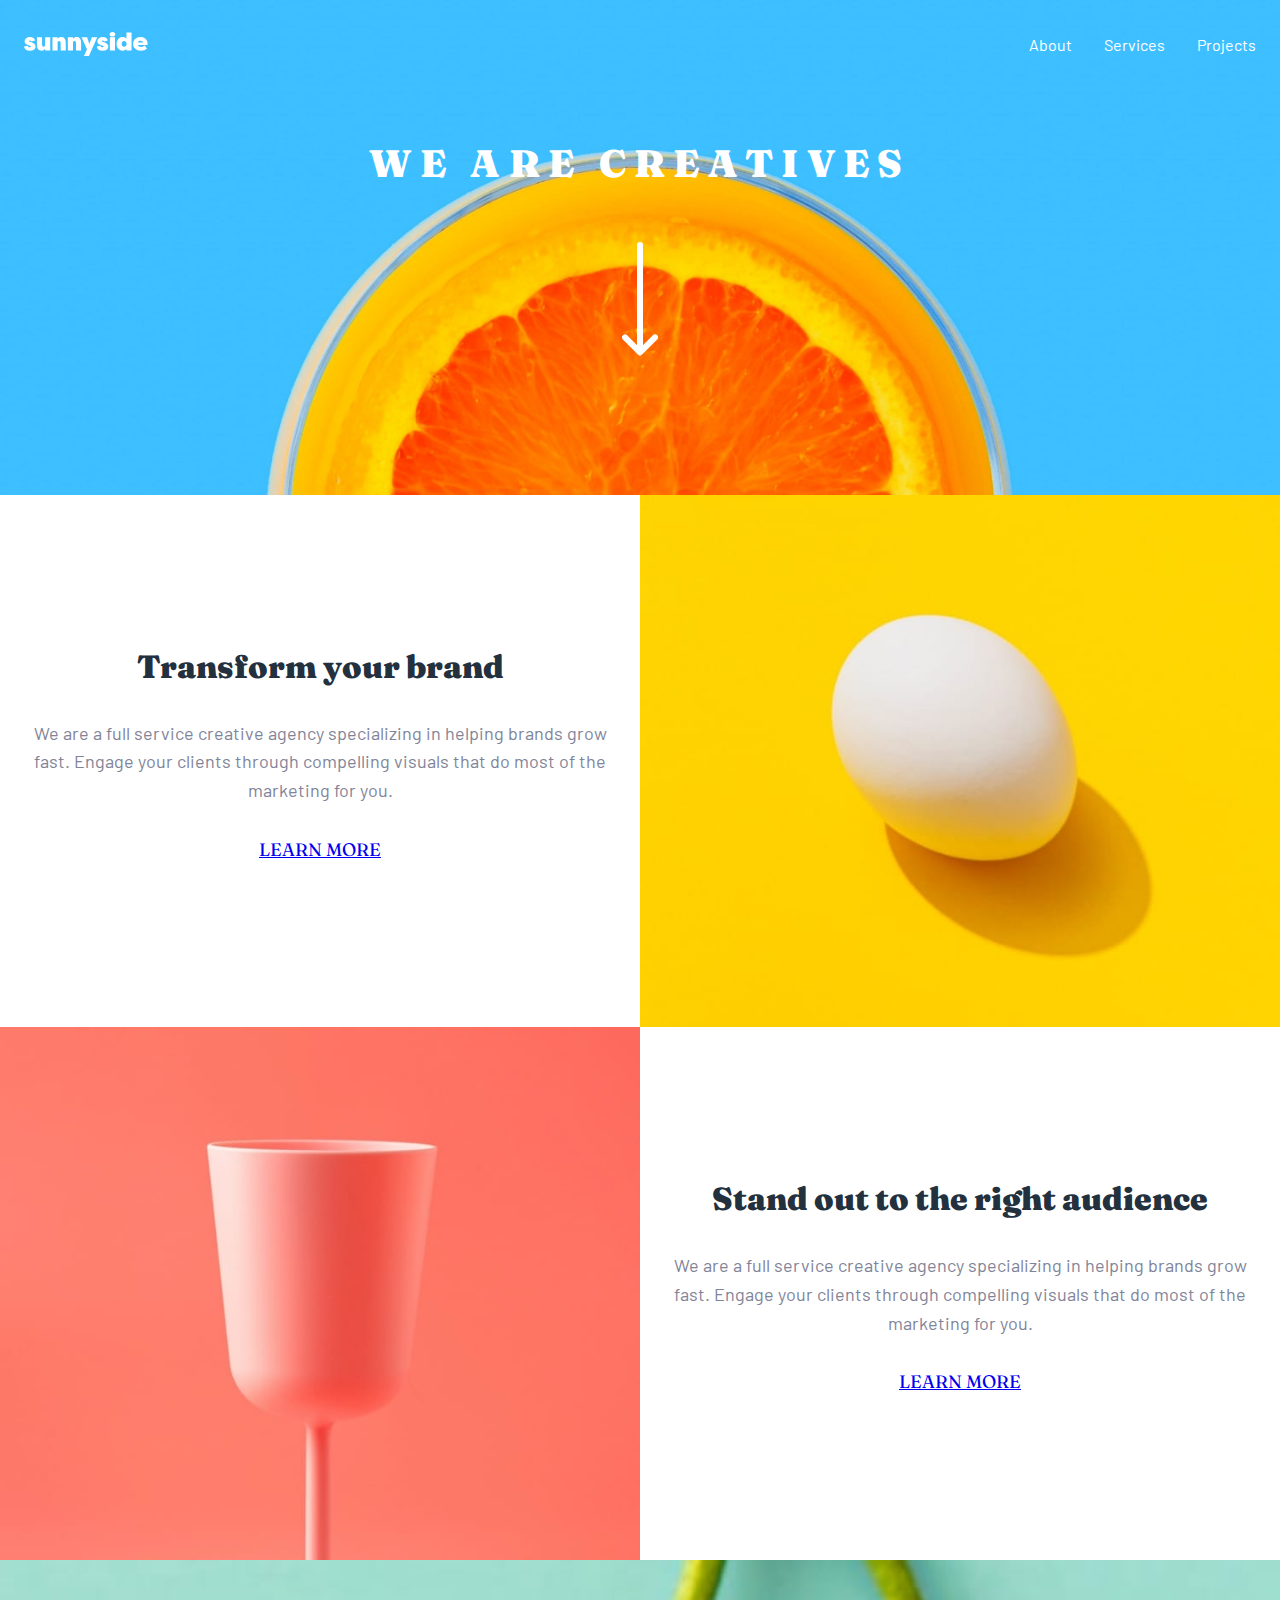
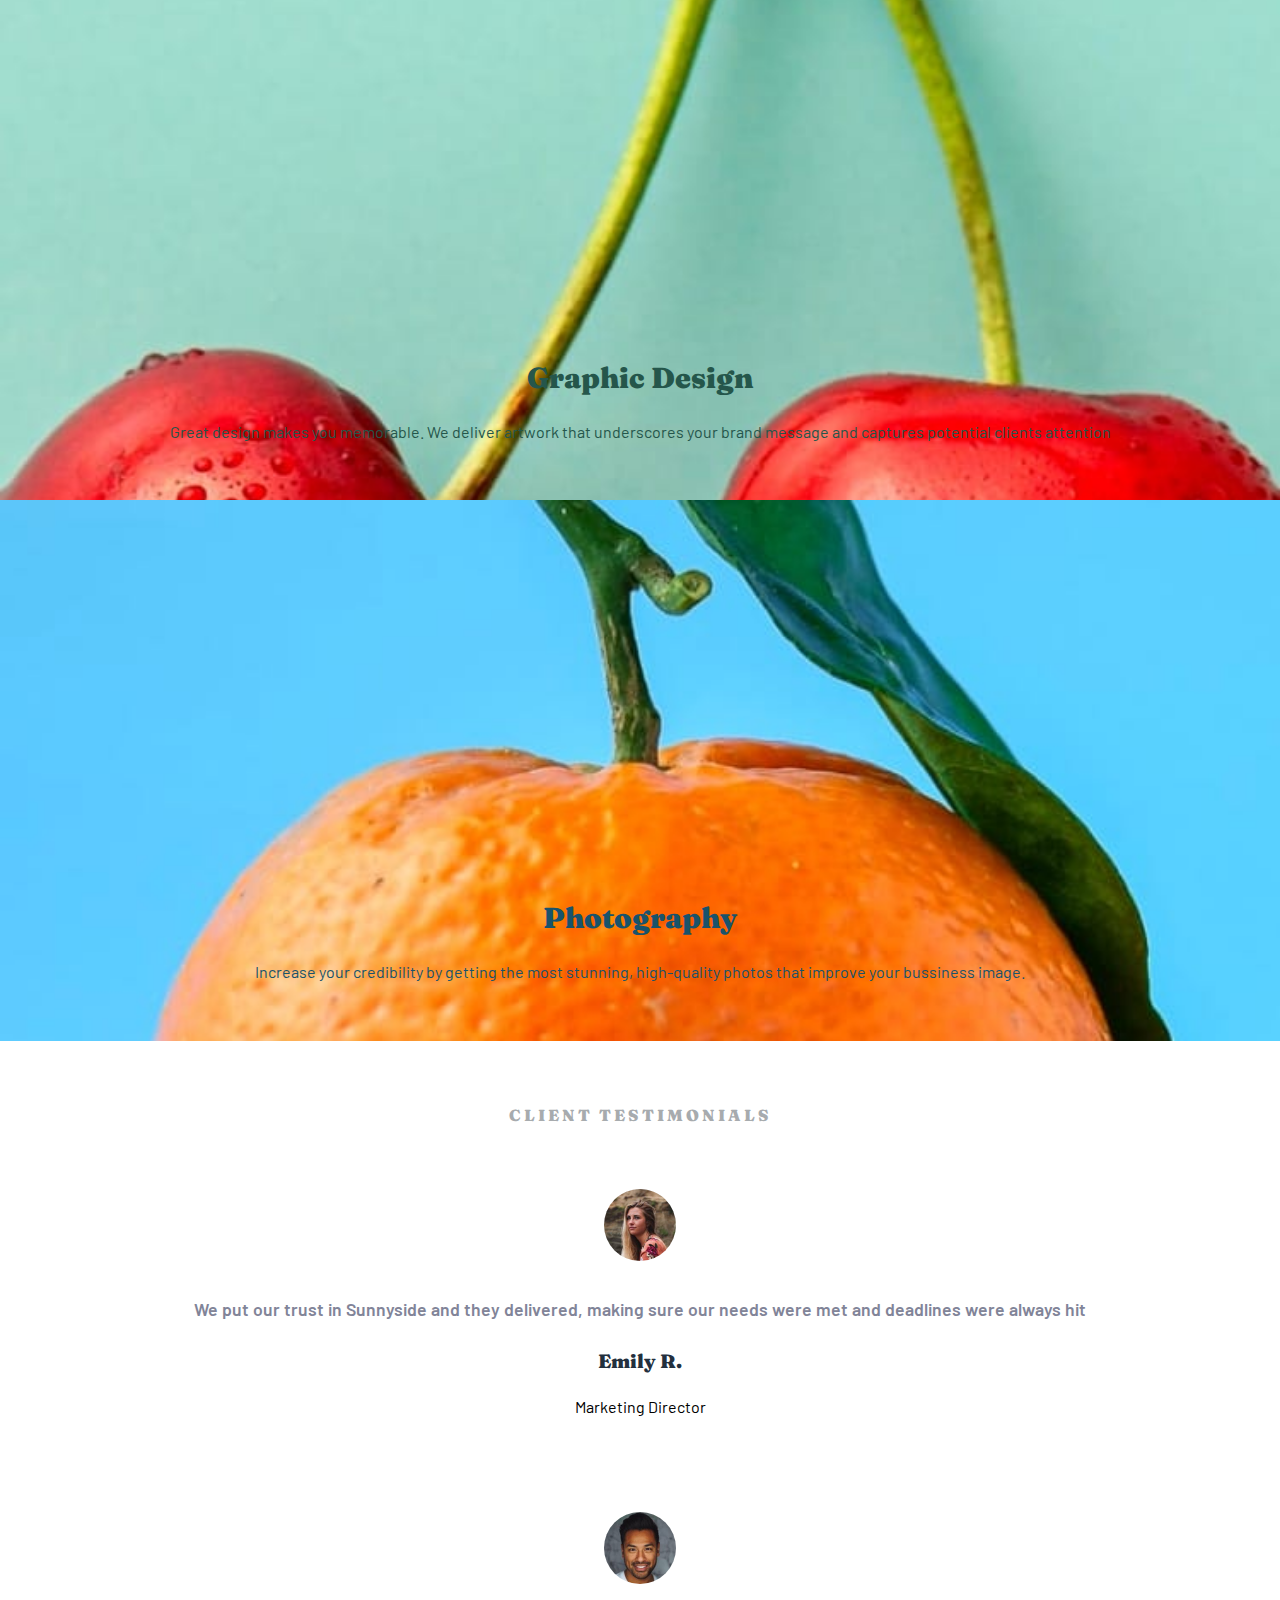
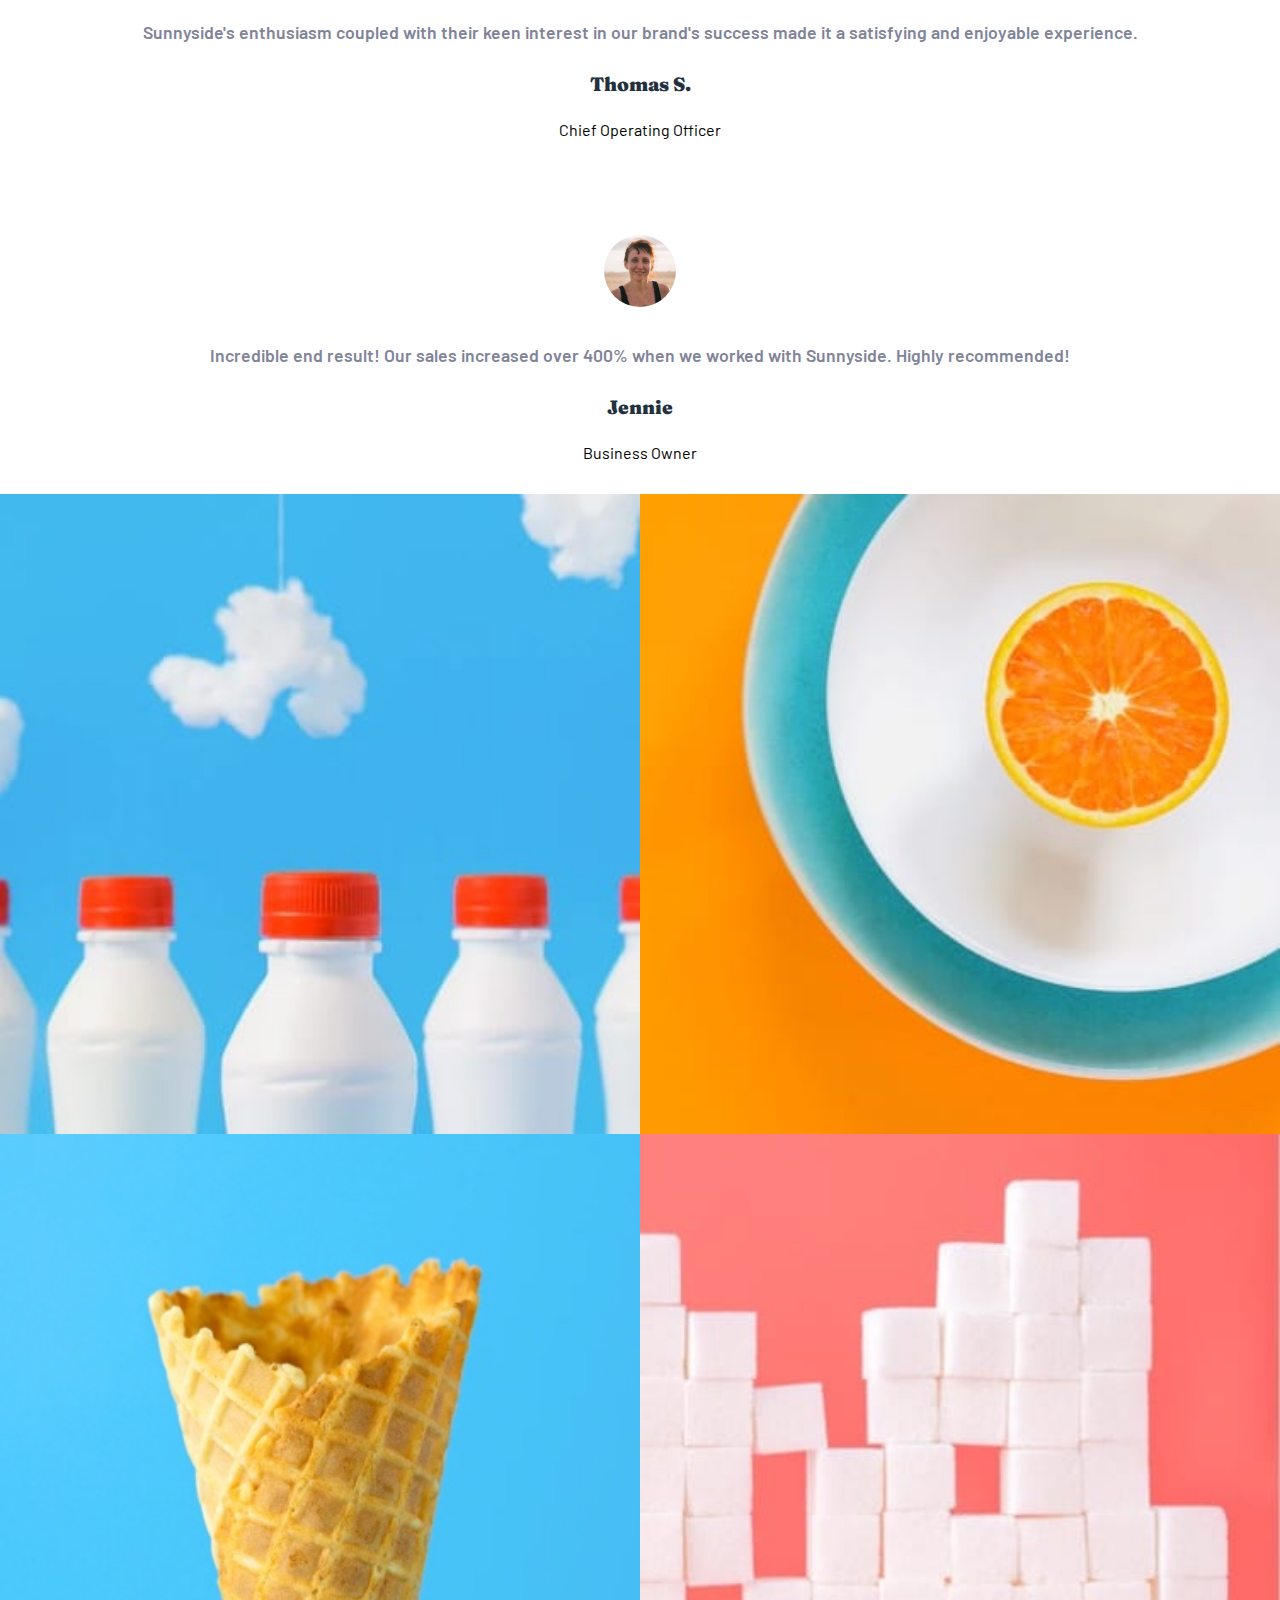
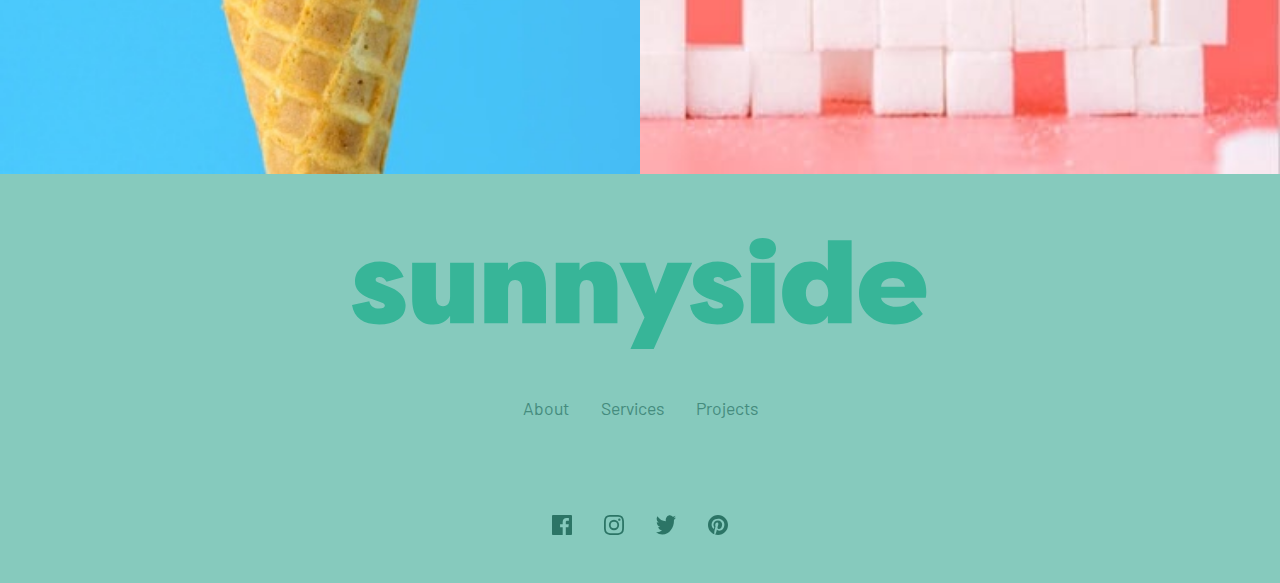
==== commit 68398fb1: "Started Working on Responsive Part of the Landing Page" ====
--- a/SUNNY SIDE AGENCY LANDING PAGE/index.html
+++ b/SUNNY SIDE AGENCY LANDING PAGE/index.html
@@ -32,10 +32,9 @@
       </div>
 
     </div>
-    <!-- EGG AND TRANSFORM YOUR BRAND SECTION -->
+    <!-- EGG AND TRANSFORM YOUR BRAND -->
     <section class="container_section">
-      <img class="section_image" src="./images/desktop/image-transform.jpg">
-
+        <img class="section_image" src="./images/mobile/image-transform.jpg">
       <div class="text_square"><h1 class="section_title">Transform your brand</h1>
         <p class="section_description">We are a full service creative agency specializing in helping brands grow fast.
           Engage your clients through compelling visuals that do most of the marketing for you.
@@ -43,14 +42,9 @@
         <a href="#" class="section_link">LEARN MORE</a>
       </div>
 
-    </section>
 
-    <!-- CUP AND STANDOUT SECTION -->
-    <section class="container_section">
-      <div class="image_square">
-        <img src="./images/desktop/image-stand-out.jpg">
-      </div>
-
+    <!-- CUP AND STANDOUT-->
+        <img src="./images/mobile/image-stand-out.jpg">
       <div class="text_square">
         <h1 class="section_title">Stand out to the right audience</h1>
         <p class="section_description">We are a full service creative agency specializing in helping brands grow fast.
@@ -58,22 +52,25 @@
         </p>
         <a href="#" class="section_link">LEARN MORE</a>
       </div>
+    
+    </section>
       
-    </section>
 
 
   <!-- DESIGNG AND PHOTOGRAPHY SECTION -->
-  <div class="design_section">
-    <div class="design_section_items">
-      <h1>Graphic Design</h1>
-      <p>Great design makes you memorable. We deliver artwork that underscores your brand message and captures potential clients attention</p>
+  <div class="features__section">
+    <div class="design_section">
+      <div class="design_section_items">
+        <h1>Graphic Design</h1>
+        <p>Great design makes you memorable. We deliver artwork that underscores your brand message and captures potential clients attention</p>
+      </div>
     </div>
-  </div>
 
-  <div class="photography_section">
-    <div class="photography_section_items">
-      <h1>Photography</h1>
-      <p>Increase your credibility by getting the most stunning, high-quality photos that improve your bussiness image.</p>
+    <div class="photography_section">
+      <div class="photography_section_items">
+        <h1>Photography</h1>
+        <p>Increase your credibility by getting the most stunning, high-quality photos that improve your bussiness image.</p>
+      </div>
     </div>
   </div>
 
--- a/SUNNY SIDE AGENCY LANDING PAGE/styles.css
+++ b/SUNNY SIDE AGENCY LANDING PAGE/styles.css
@@ -31,7 +31,6 @@
 }
 
 .header {
-  background-color: var(--soft-red);
   background-image: url("./images/mobile/image-header.jpg");
   background-position: bottom right, right bottom;
   background-size: cover;
@@ -89,11 +88,12 @@
   color: var(--white);
 }
 
-.container_section img {
-  object-fit: cover;
-  display: block;
-  width: 100%;
-  height: 100%;
+.container_section {
+  display: flex;
+  flex-wrap: wrap;
+}
+.container_section > * {
+  max-width: 100%;
 }
 
 .text_square {
@@ -263,3 +263,33 @@
   gap: 2rem;
   margin: 3rem;
 }
+
+@media (min-width: 992px) {
+  .header {
+    background-image: url("./images/desktop/image-header.jpg");
+    background-position: center bottom 0;
+    background-size: cover;
+    padding-bottom: 5.5rem;
+  }
+
+  .container_section {
+    display: flex;
+    flex-direction: row;
+  }
+  .container_section > * {
+    max-width: 50%;
+  }
+
+  .container_section div:nth-of-type(1) {
+    order: 1;
+  }
+  .container_section img {
+    order: 2;
+  }
+  .container_section div:nth-of-type(2n) {
+    order: 4;
+  }
+  .container_section img:nth-of-type(2n) {
+    order: 3;
+  }
+}
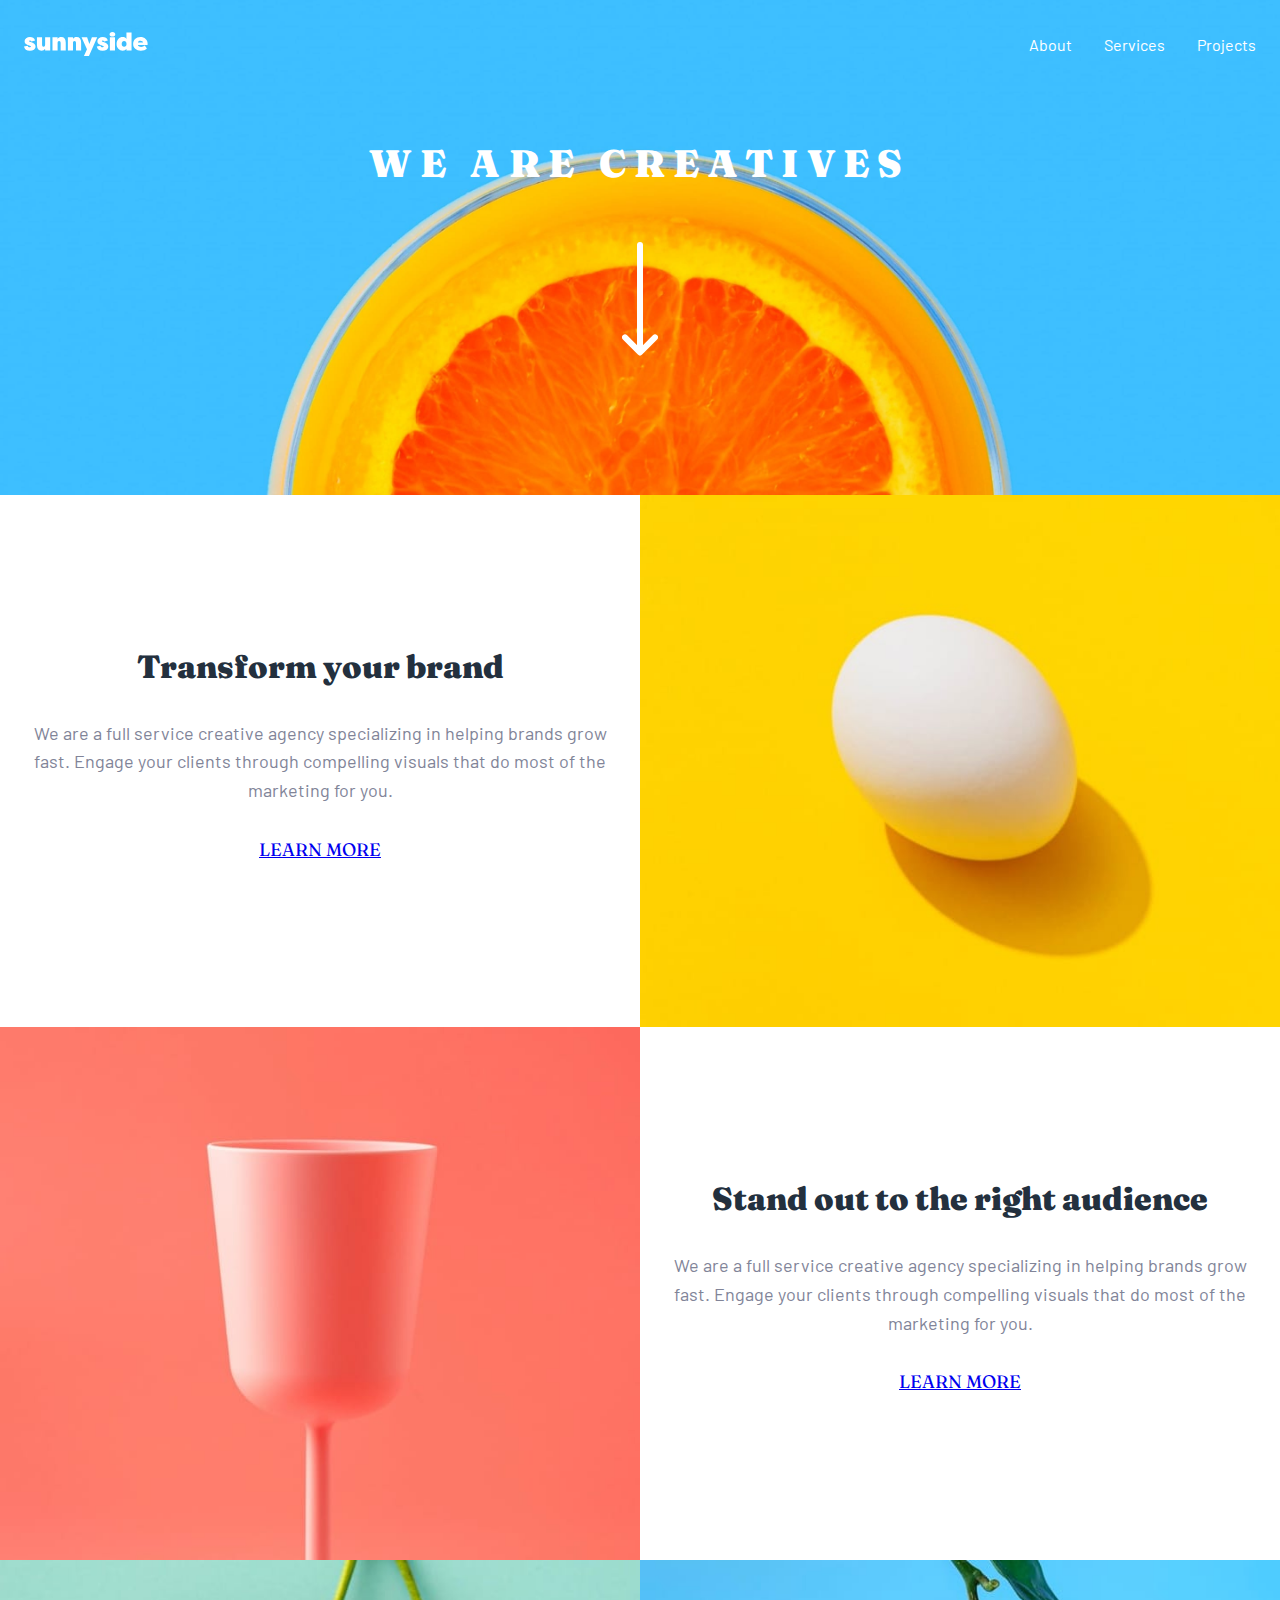
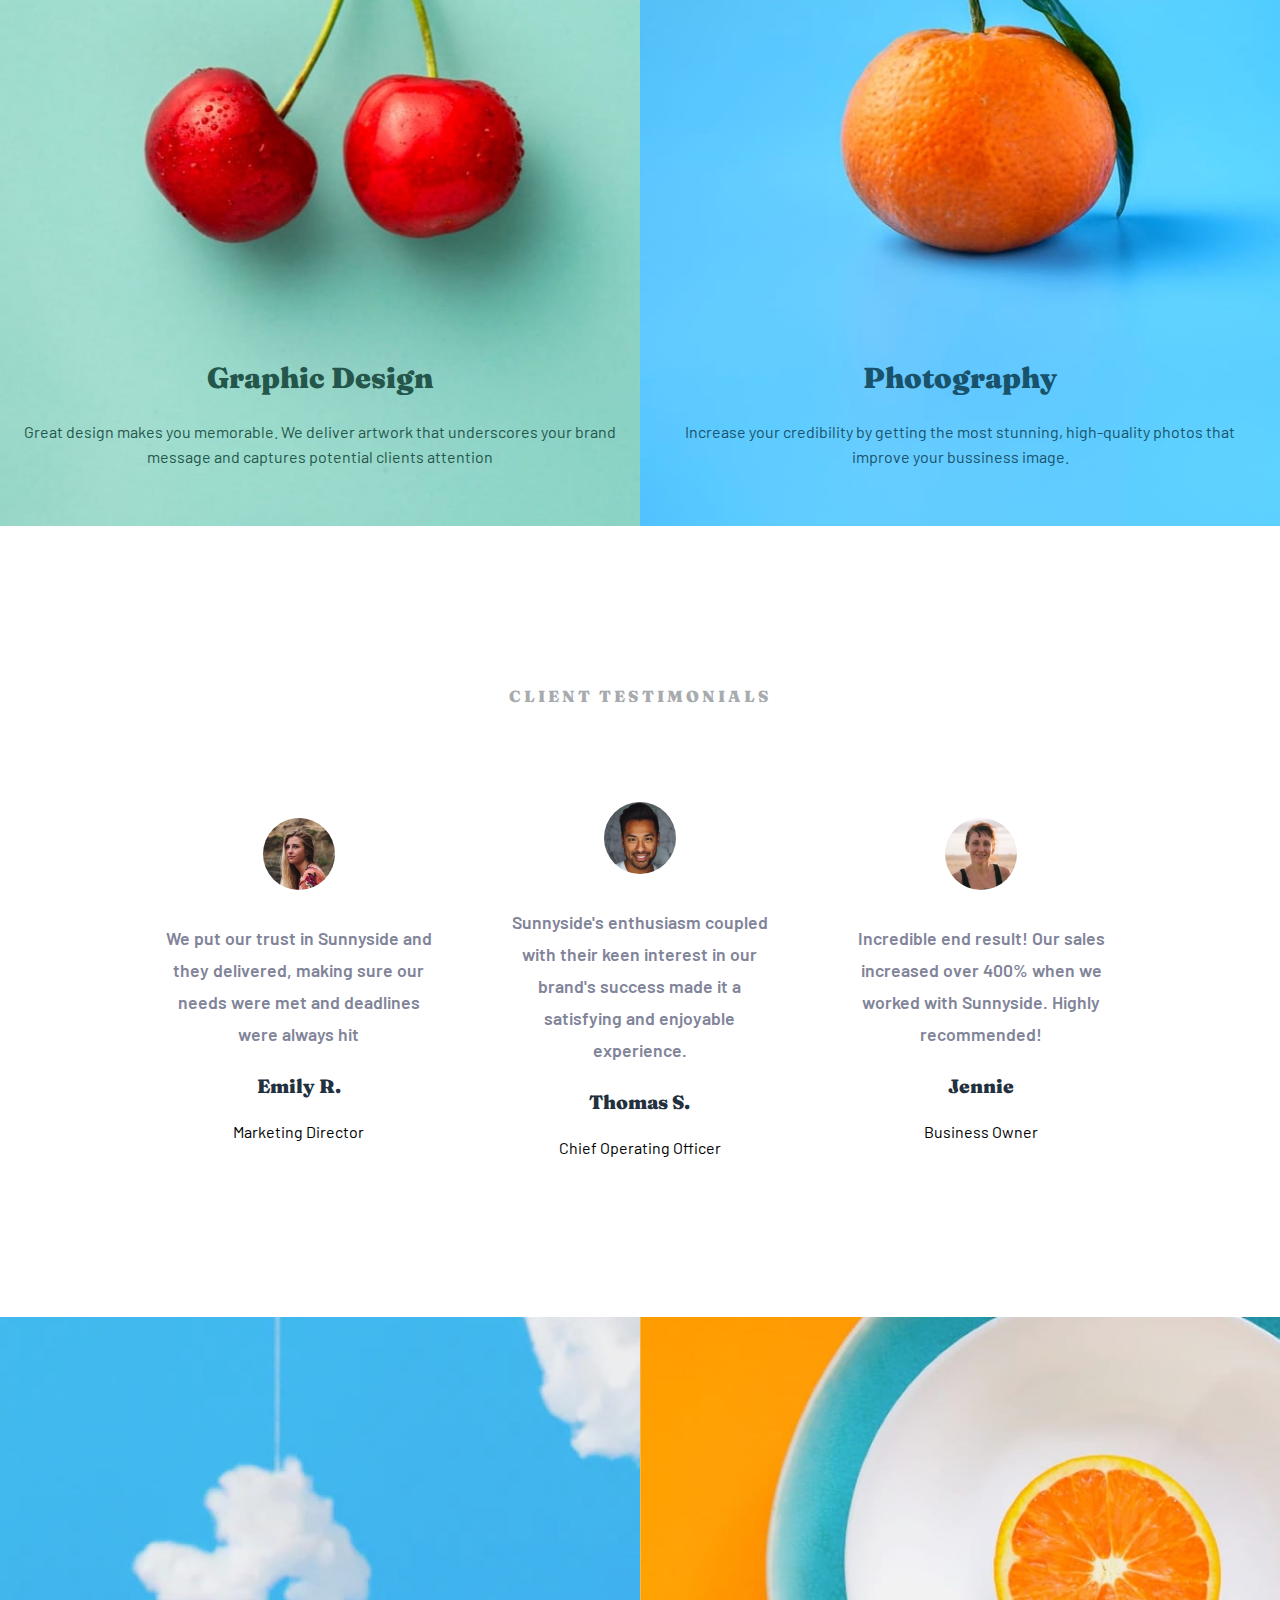
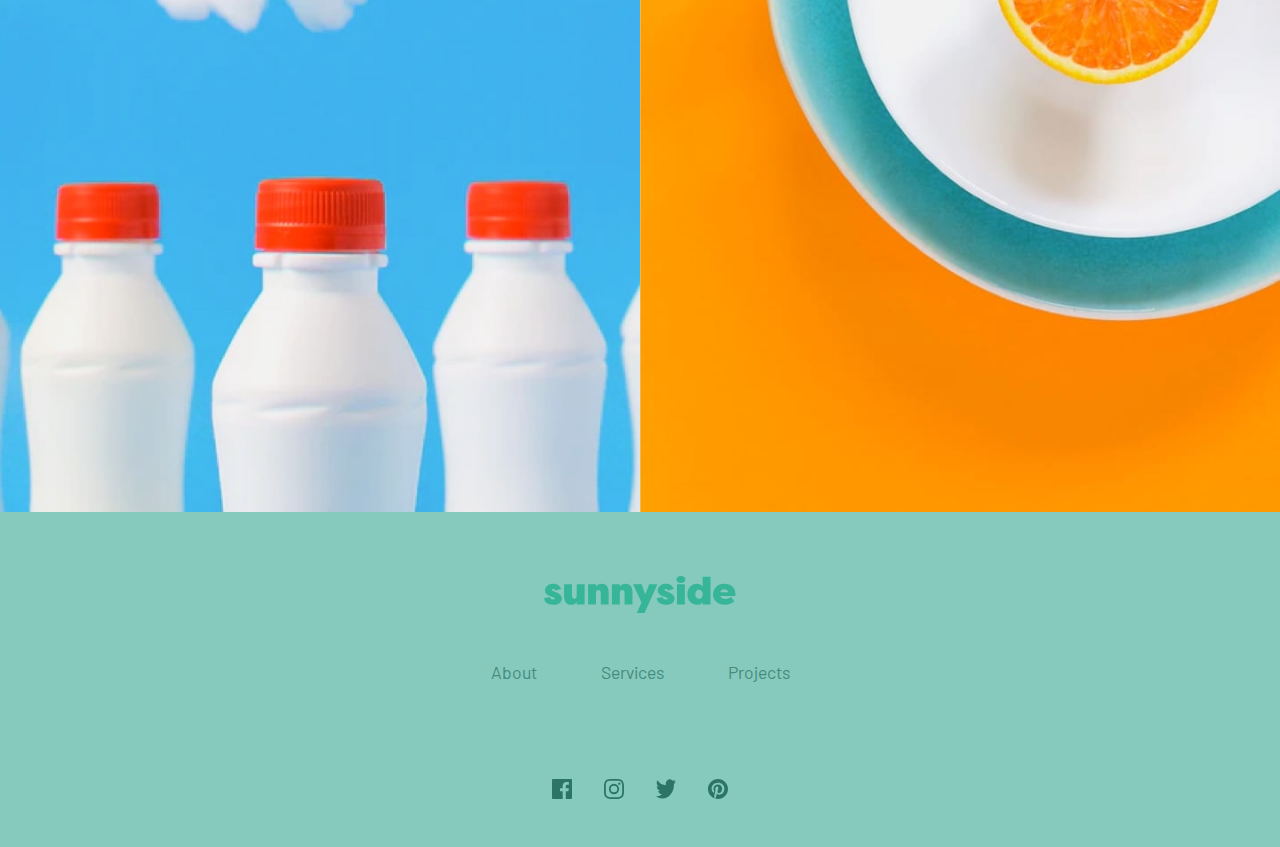
==== commit 8b555ad4: "Both small devices and large devices responsive is working now :)" ====
--- a/SUNNY SIDE AGENCY LANDING PAGE/index.html
+++ b/SUNNY SIDE AGENCY LANDING PAGE/index.html
@@ -44,7 +44,7 @@
 
 
     <!-- CUP AND STANDOUT-->
-        <img src="./images/mobile/image-stand-out.jpg">
+        <img class="section_image" src="./images/mobile/image-stand-out.jpg">
       <div class="text_square">
         <h1 class="section_title">Stand out to the right audience</h1>
         <p class="section_description">We are a full service creative agency specializing in helping brands grow fast.
@@ -52,13 +52,9 @@
         </p>
         <a href="#" class="section_link">LEARN MORE</a>
       </div>
-    
-    </section>
-      
 
+    <!-- DESIGNG AND PHOTOGRAPHY SECTION -->
 
-  <!-- DESIGNG AND PHOTOGRAPHY SECTION -->
-  <div class="features__section">
     <div class="design_section">
       <div class="design_section_items">
         <h1>Graphic Design</h1>
@@ -72,27 +68,33 @@
         <p>Increase your credibility by getting the most stunning, high-quality photos that improve your bussiness image.</p>
       </div>
     </div>
-  </div>
+    
+    </section>
+      
+
+
+
+
 
   <!-- CLIENT TESTIMONIALS SECTION -->
   <div class="client__testimonials">
+    <h2 class="client_testimonials_title">client testimonials</h2>
     <div class="client__card">
-      <h2 class="client_testimonials_title">client testimonials</h2>
       <img src="./images/image-emily.jpg">
       <p>We put our trust in Sunnyside and they delivered, making sure our needs were met and deadlines were always hit</p>
       <span class="client__card__name">Emily R.</span>
       <span>Marketing Director</span>
     </div>
-  </div>
-  <div class="client__testimonials">
+
+
     <div class="client__card">
       <img src="./images/image-thomas.jpg">
       <p>Sunnyside's enthusiasm coupled with their keen interest in our brand's success made it a satisfying and enjoyable experience.</p>
       <span class="client__card__name">Thomas S.</span>
       <span>Chief Operating Officer</span>
     </div>
-  </div>
-  <div class="client__testimonials">
+
+
     <div class="client__card">
       <img src="./images/image-jennie.jpg">
       <p>Incredible end result! Our sales increased over 400% when we worked with Sunnyside. Highly recommended!</p>
@@ -111,7 +113,7 @@
 
     <!-- FOOTER -->
     <footer>
-      <img class="footer__image" src="./images/logo.svg" width="40" height="40">
+      <img class="footer__logo" src="./images/logo.svg" width="40" height="40">
 
         <ul class="footer__links">
           <li>About</li>
@@ -128,7 +130,7 @@
 
     </footer>
     
-  </div>
+
  
 </body>
 </html>--- a/SUNNY SIDE AGENCY LANDING PAGE/styles.css
+++ b/SUNNY SIDE AGENCY LANDING PAGE/styles.css
@@ -92,9 +92,6 @@
   display: flex;
   flex-wrap: wrap;
 }
-.container_section > * {
-  max-width: 100%;
-}
 
 .text_square {
   display: flex;
@@ -114,6 +111,9 @@
   line-height: 2.5rem;
   margin: 2rem 1rem 2rem 1rem;
   color: var(--very-dark-desaturated-blue);
+}
+.section_image {
+  width: 100%;
 }
 
 .section_description {
@@ -242,7 +242,7 @@
   align-items: center;
 }
 
-.footer__image {
+.footer__logo {
   margin-top: 4rem;
   width: 45%;
   height: auto;
@@ -252,7 +252,7 @@
 
 .footer__links {
   display: flex;
-  gap: 2rem;
+  gap: 4rem;
   margin: 3rem;
   color: var(--dark-moderate-cyan);
   font-size: 1.1rem;
@@ -271,25 +271,53 @@
     background-size: cover;
     padding-bottom: 5.5rem;
   }
-
   .container_section {
-    display: flex;
-    flex-direction: row;
-  }
-  .container_section > * {
-    max-width: 50%;
-  }
-
-  .container_section div:nth-of-type(1) {
-    order: 1;
-  }
-  .container_section img {
-    order: 2;
-  }
-  .container_section div:nth-of-type(2n) {
-    order: 4;
-  }
-  .container_section img:nth-of-type(2n) {
-    order: 3;
-  }
-}
+    display: grid;
+    grid-template-columns: 50% 50%;
+  }
+
+  .container_section div:nth-child(2) {
+    grid-column-start: 1;
+    grid-row-start: 1;
+  }
+
+  .design_section {
+    background-image: url("./images/desktop/image-graphic-design.jpg");
+  }
+
+  .photography_section {
+    background-image: url("./images/desktop/image-photography.jpg");
+  }
+
+  .client__testimonials {
+    display: grid;
+    grid-template-columns: 1fr 1fr 1fr;
+    padding: 8rem;
+  }
+
+  .client_testimonials_title {
+    text-align: center;
+    grid-column: span 3;
+  }
+
+  .four__image__section {
+    flex-wrap: nowrap;
+  }
+
+  .four__image__section img:nth-child(1) {
+    content: url("./images/desktop/image-gallery-milkbottles.jpg");
+  }
+  .four__image__section img:nth-child(2) {
+    content: url("./images/desktop/image-gallery-orange.jpg");
+  }
+  .four__image__section img:nth-child(3) {
+    content: url("./images/desktop/image-gallery-cone.jpg");
+  }
+  .four__image__section img:nth-child(4) {
+    content: url("./images/desktop/image-gallery-sugarcubes.jpg");
+  }
+
+  .footer__logo {
+    width: 15%;
+  }
+}
